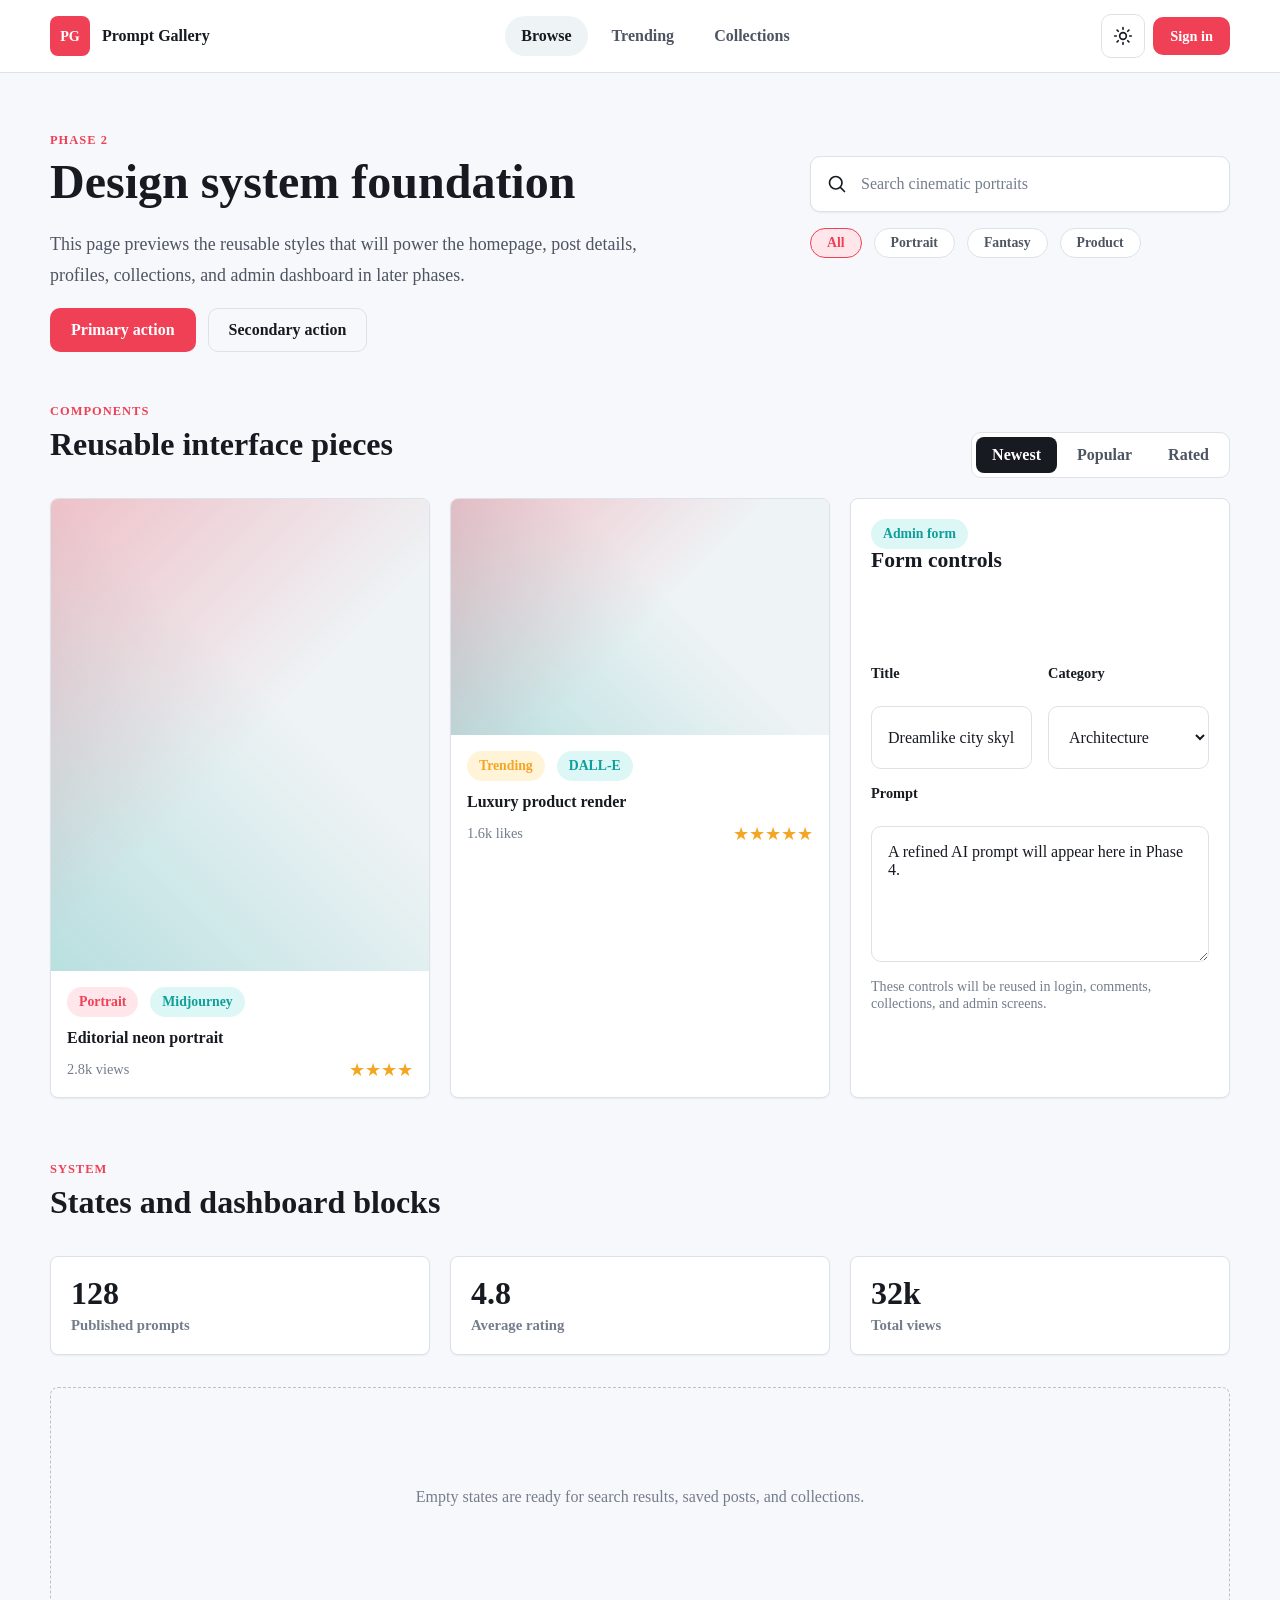
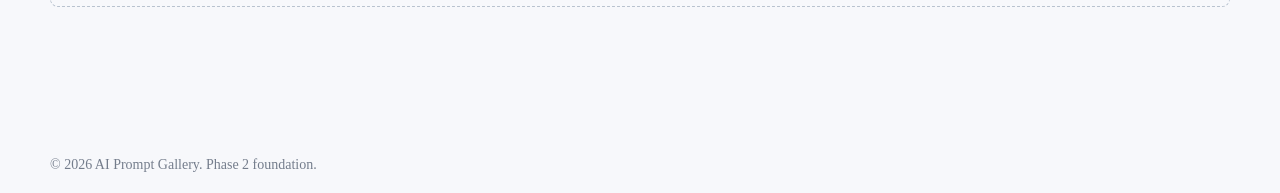
==== index.html @ a13d3b0d "Add design system foundation" ====
<!doctype html>
<html lang="en" data-theme="light">
  <head>
    <meta charset="UTF-8" />
    <meta name="viewport" content="width=device-width, initial-scale=1.0" />
    <meta
      name="description"
      content="AI Prompt Gallery design system preview for a Pinterest-style prompt discovery website."
    />
    <title>AI Prompt Gallery - Design System</title>
    <script src="./assets/js/theme.js"></script>
    <link rel="stylesheet" href="./assets/css/main.css" />
  </head>
  <body>
    <header class="app-header">
      <div class="container app-header__inner">
        <a class="brand" href="./index.html" aria-label="AI Prompt Gallery home">
          <span class="brand__mark">PG</span>
          <span class="brand__text">Prompt Gallery</span>
        </a>

        <nav class="site-nav" aria-label="Main navigation">
          <a class="site-nav__link is-active" href="./index.html">Browse</a>
          <a class="site-nav__link" href="./index.html">Trending</a>
          <a class="site-nav__link" href="./index.html">Collections</a>
        </nav>

        <div class="header-actions">
          <button class="icon-button" type="button" data-theme-toggle aria-label="Switch color theme">
            <svg class="icon theme-toggle__icon--sun" viewBox="0 0 24 24" aria-hidden="true">
              <path
                d="M12 4V2m0 20v-2m8-8h2M2 12h2m13.66-5.66 1.41-1.41M4.93 19.07l1.41-1.41m0-11.32L4.93 4.93m14.14 14.14-1.41-1.41M12 8a4 4 0 1 0 0 8 4 4 0 0 0 0-8Z"
                fill="none"
                stroke="currentColor"
                stroke-linecap="round"
                stroke-linejoin="round"
                stroke-width="2"
              />
            </svg>
            <svg class="icon theme-toggle__icon--moon" viewBox="0 0 24 24" aria-hidden="true">
              <path
                d="M20.5 15.5A8.5 8.5 0 0 1 8.5 3.5 7 7 0 1 0 20.5 15.5Z"
                fill="none"
                stroke="currentColor"
                stroke-linecap="round"
                stroke-linejoin="round"
                stroke-width="2"
              />
            </svg>
          </button>
          <button class="button button--primary button--sm" type="button">Sign in</button>
        </div>
      </div>
    </header>

    <main class="page-shell">
      <section class="container section--tight">
        <p class="eyebrow">Phase 2</p>
        <div class="split">
          <div>
            <h1 class="text-balance">Design system foundation</h1>
            <p class="lead">
              This page previews the reusable styles that will power the homepage,
              post details, profiles, collections, and admin dashboard in later phases.
            </p>
            <div class="cluster">
              <button class="button button--primary" type="button">Primary action</button>
              <button class="button button--ghost" type="button">Secondary action</button>
            </div>
          </div>

          <form class="stack" aria-label="Search preview">
            <label class="sr-only" for="preview-search">Search prompts</label>
            <div class="search-box">
              <svg class="icon" viewBox="0 0 24 24" aria-hidden="true">
                <path
                  d="m21 21-4.35-4.35M10.5 18a7.5 7.5 0 1 1 0-15 7.5 7.5 0 0 1 0 15Z"
                  fill="none"
                  stroke="currentColor"
                  stroke-linecap="round"
                  stroke-linejoin="round"
                  stroke-width="2"
                />
              </svg>
              <input id="preview-search" type="search" placeholder="Search cinematic portraits" />
            </div>
            <div class="cluster">
              <button class="chip is-active" type="button">All</button>
              <button class="chip" type="button">Portrait</button>
              <button class="chip" type="button">Fantasy</button>
              <button class="chip" type="button">Product</button>
            </div>
          </form>
        </div>
      </section>

      <section class="container section">
        <div class="section-header">
          <div class="section-header__copy">
            <p class="eyebrow">Components</p>
            <h2>Reusable interface pieces</h2>
          </div>
          <div class="tabs" aria-label="Content sort preview">
            <button class="tab is-active" type="button">Newest</button>
            <button class="tab" type="button">Popular</button>
            <button class="tab" type="button">Rated</button>
          </div>
        </div>

        <div class="auto-grid">
          <article class="prompt-card">
            <div class="prompt-card__media prompt-card__media--tall" aria-hidden="true"></div>
            <div class="prompt-card__body">
              <div class="cluster">
                <span class="badge">Portrait</span>
                <span class="badge badge--accent">Midjourney</span>
              </div>
              <h3 class="prompt-card__title">Editorial neon portrait</h3>
              <div class="prompt-card__meta">
                <span>2.8k views</span>
                <span class="rating-stars" aria-label="Rating 4 out of 5">&#9733;&#9733;&#9733;&#9733;</span>
              </div>
            </div>
          </article>

          <article class="prompt-card">
            <div class="prompt-card__media prompt-card__media--wide" aria-hidden="true"></div>
            <div class="prompt-card__body">
              <div class="cluster">
                <span class="badge badge--gold">Trending</span>
                <span class="badge badge--accent">DALL-E</span>
              </div>
              <h3 class="prompt-card__title">Luxury product render</h3>
              <div class="prompt-card__meta">
                <span>1.6k likes</span>
                <span class="rating-stars" aria-label="Rating 5 out of 5">&#9733;&#9733;&#9733;&#9733;&#9733;</span>
              </div>
            </div>
          </article>

          <article class="card stack">
            <div>
              <span class="badge badge--accent">Admin form</span>
              <h3>Form controls</h3>
            </div>
            <div class="form-grid">
              <label class="field">
                <span>Title</span>
                <input class="input" type="text" value="Dreamlike city skyline" />
              </label>
              <label class="field">
                <span>Category</span>
                <select class="select">
                  <option>Architecture</option>
                  <option>Portrait</option>
                  <option>Fantasy</option>
                </select>
              </label>
              <label class="field form-grid__full">
                <span>Prompt</span>
                <textarea class="textarea">A refined AI prompt will appear here in Phase 4.</textarea>
              </label>
            </div>
            <p class="helper-text">These controls will be reused in login, comments, collections, and admin screens.</p>
          </article>
        </div>
      </section>

      <section class="container section">
        <div class="section-header">
          <div class="section-header__copy">
            <p class="eyebrow">System</p>
            <h2>States and dashboard blocks</h2>
          </div>
        </div>

        <div class="grid grid--3">
          <article class="stat-card">
            <span class="stat-card__value">128</span>
            <span class="stat-card__label">Published prompts</span>
          </article>
          <article class="stat-card">
            <span class="stat-card__value">4.8</span>
            <span class="stat-card__label">Average rating</span>
          </article>
          <article class="stat-card">
            <span class="stat-card__value">32k</span>
            <span class="stat-card__label">Total views</span>
          </article>
        </div>

        <div class="section">
          <div class="empty-state">
            <p class="mb-0">Empty states are ready for search results, saved posts, and collections.</p>
          </div>
        </div>
      </section>
    </main>

    <footer class="container section--tight text-muted">
      <small>&copy; <span data-current-year></span> AI Prompt Gallery. Phase 2 foundation.</small>
    </footer>

    <script src="./assets/js/app.js"></script>
  </body>
</html>
---- assets/css/main.css ----
/* Main stylesheet.
   This file loads the design system in a simple, predictable order. */

@import url("./tokens.css");
@import url("./base.css");
@import url("./layout.css");
@import url("./components.css");
@import url("./utilities.css");
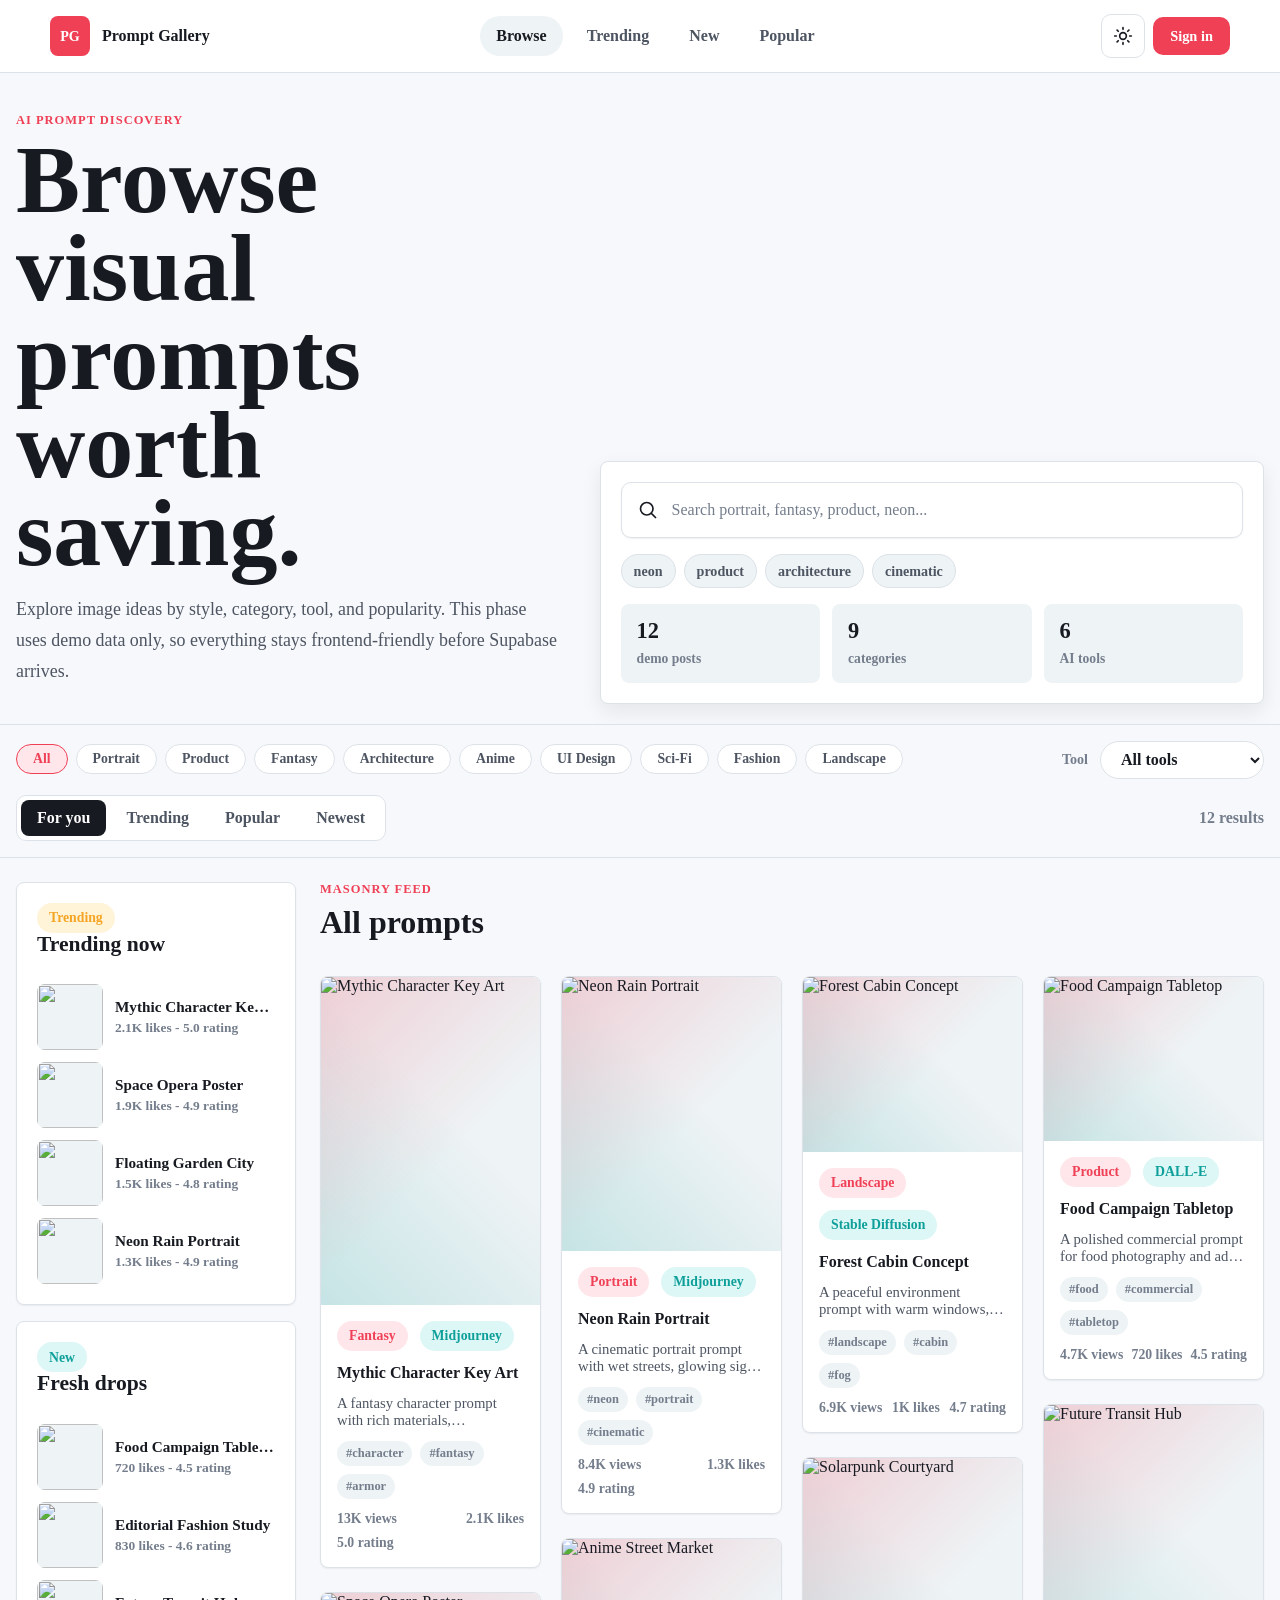
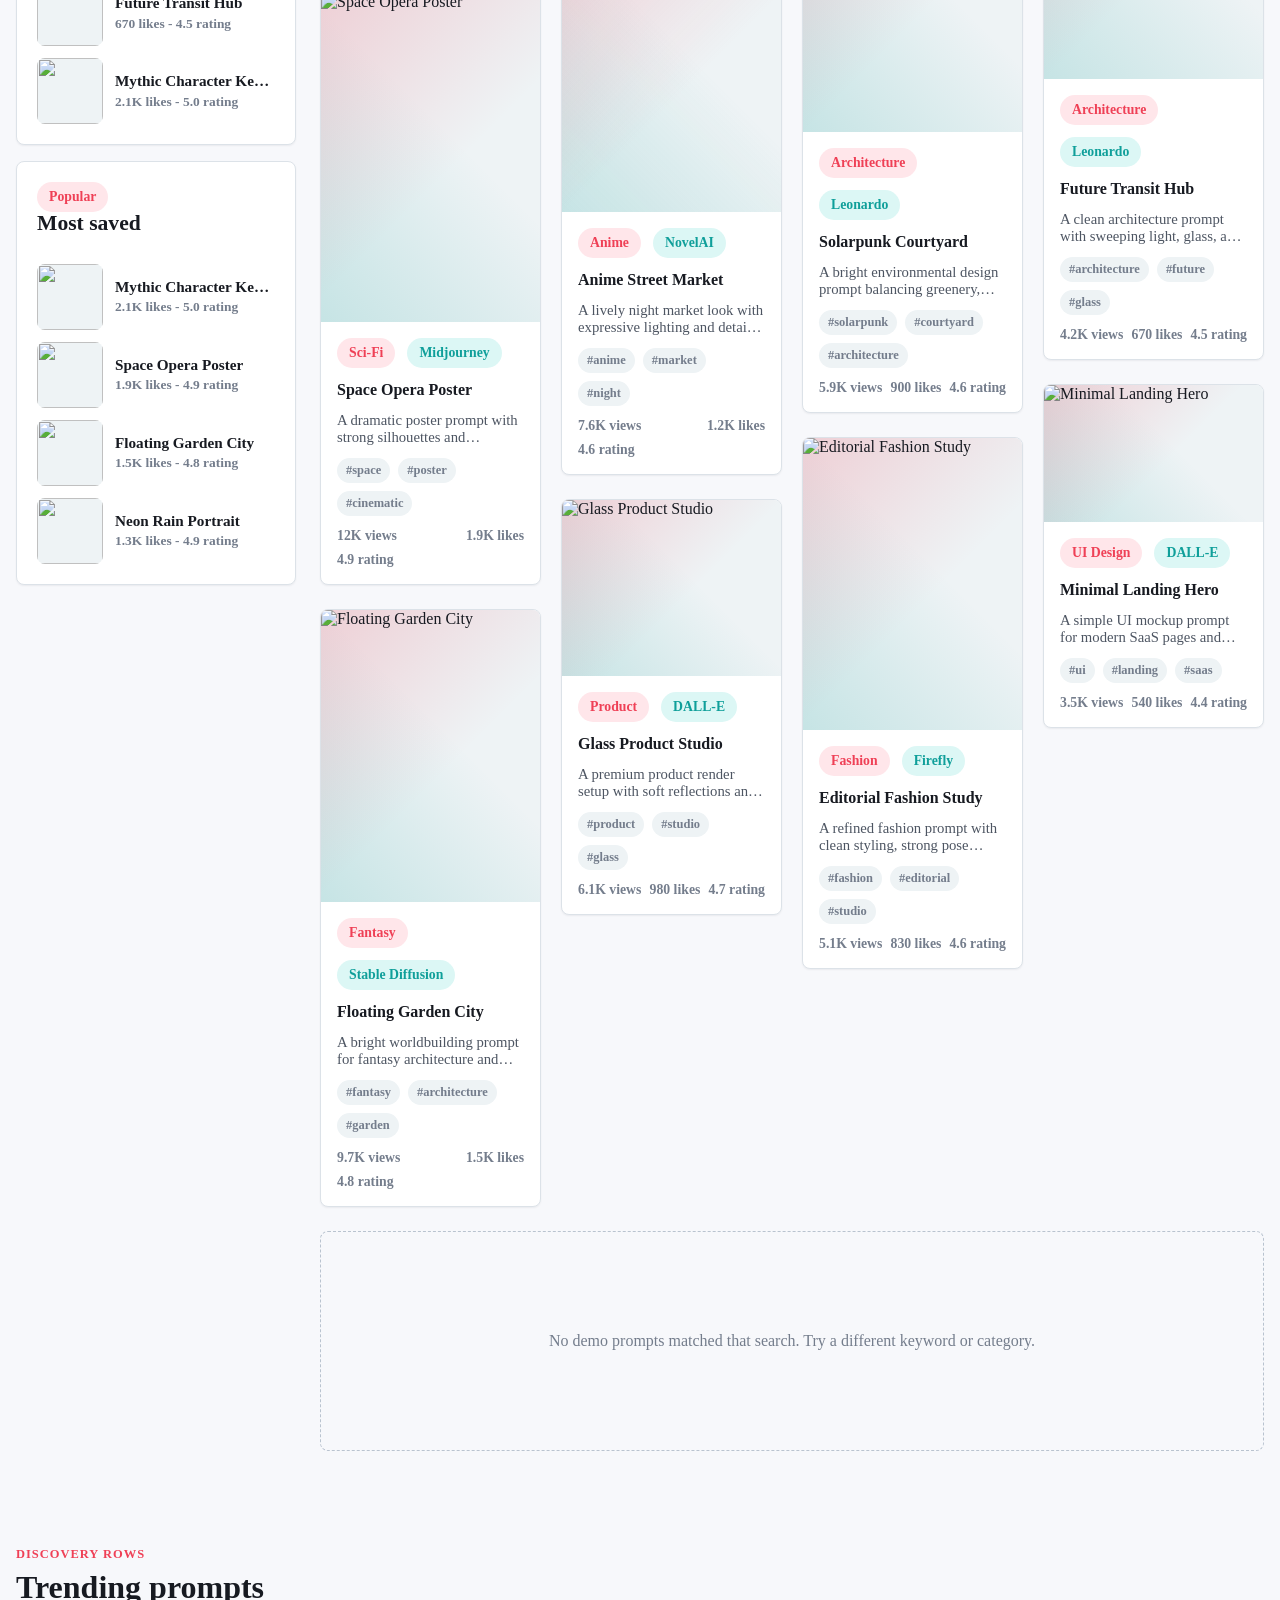
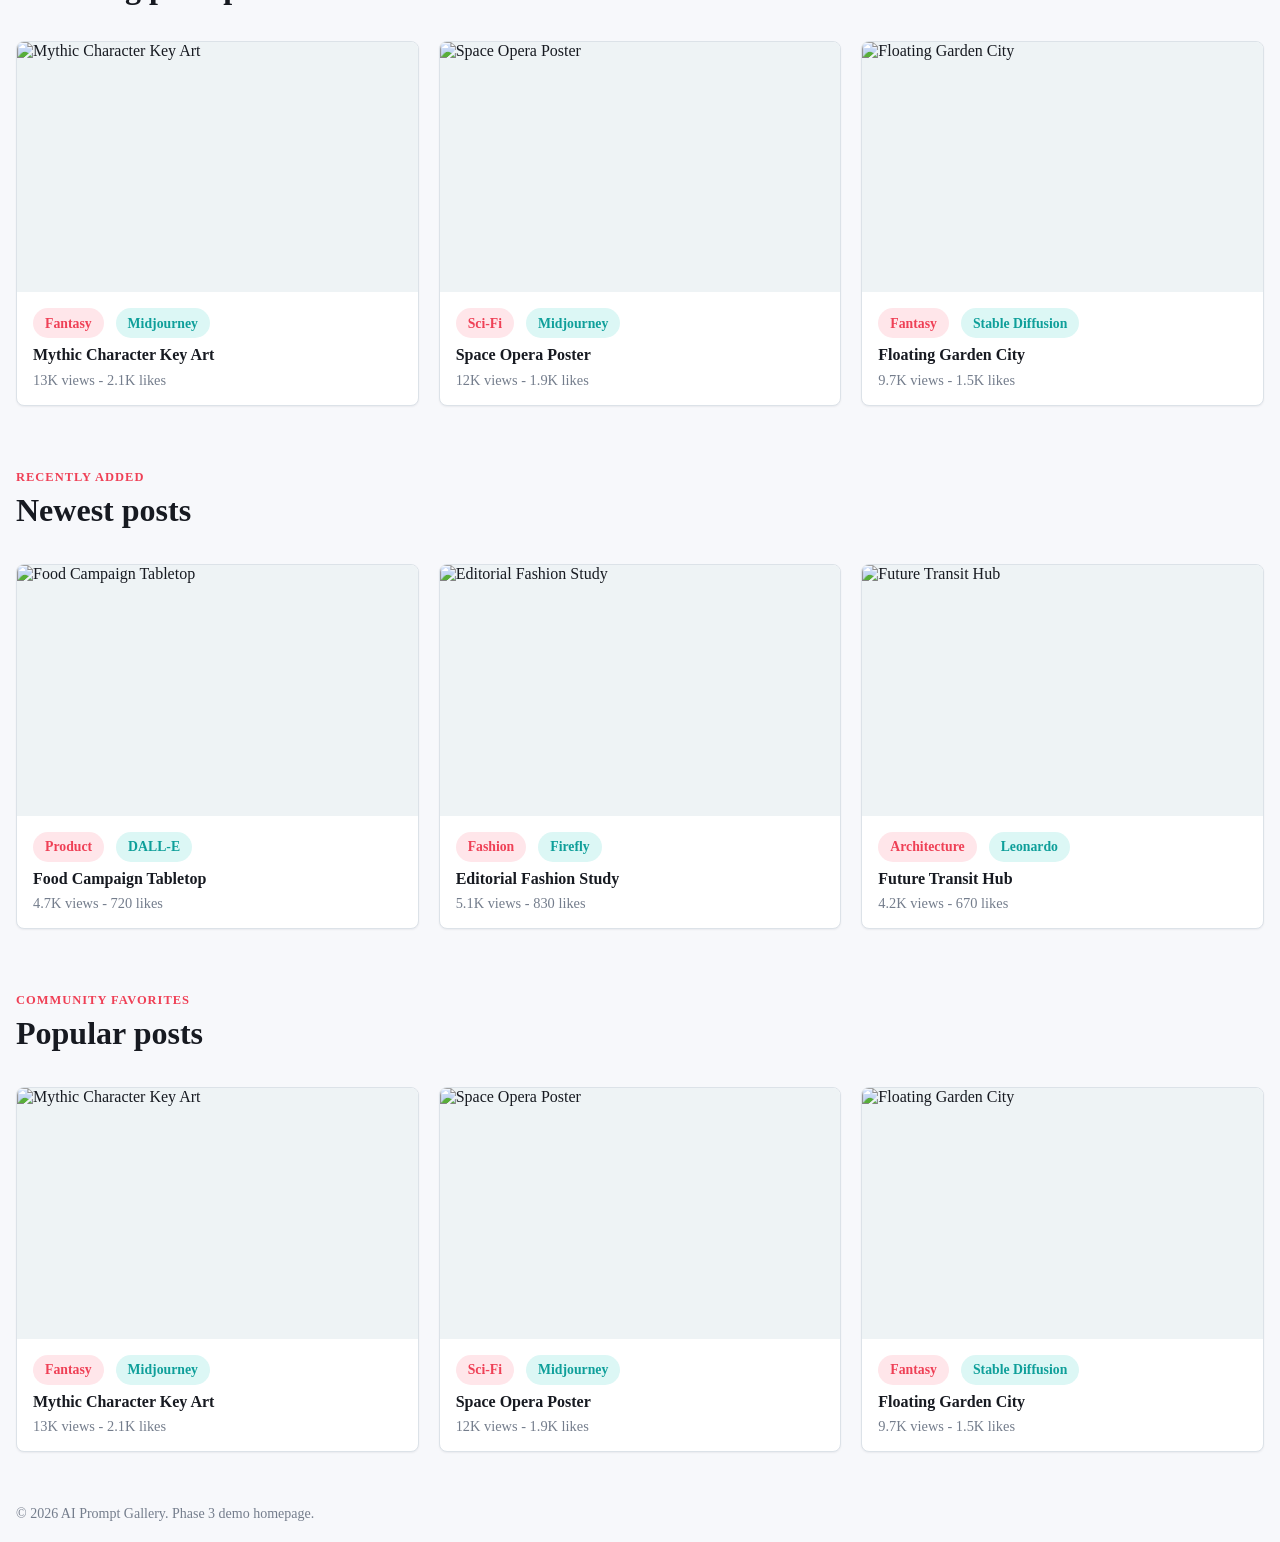
==== commit b1931f9e: "Build homepage masonry feed" ====
--- a/index.html
+++ b/index.html
@@ -5,9 +5,9 @@
     <meta name="viewport" content="width=device-width, initial-scale=1.0" />
     <meta
       name="description"
-      content="AI Prompt Gallery design system preview for a Pinterest-style prompt discovery website."
+      content="Browse a Pinterest-style gallery of AI image prompts with categories, filters, and discovery sections."
     />
-    <title>AI Prompt Gallery - Design System</title>
+    <title>AI Prompt Gallery - Discover AI Image Prompts</title>
     <script src="./assets/js/theme.js"></script>
     <link rel="stylesheet" href="./assets/css/main.css" />
   </head>
@@ -20,9 +20,10 @@
         </a>
 
         <nav class="site-nav" aria-label="Main navigation">
-          <a class="site-nav__link is-active" href="./index.html">Browse</a>
-          <a class="site-nav__link" href="./index.html">Trending</a>
-          <a class="site-nav__link" href="./index.html">Collections</a>
+          <a class="site-nav__link is-active" href="#feed">Browse</a>
+          <a class="site-nav__link" href="#trending">Trending</a>
+          <a class="site-nav__link" href="#new">New</a>
+          <a class="site-nav__link" href="#popular">Popular</a>
         </nav>
 
         <div class="header-actions">
@@ -53,154 +54,196 @@
       </div>
     </header>
 
-    <main class="page-shell">
-      <section class="container section--tight">
-        <p class="eyebrow">Phase 2</p>
-        <div class="split">
-          <div>
-            <h1 class="text-balance">Design system foundation</h1>
+    <main>
+      <section class="home-hero container--wide">
+        <div class="home-hero__grid">
+          <div class="home-hero__copy">
+            <p class="eyebrow">AI prompt discovery</p>
+            <h1 class="text-balance">Browse visual prompts worth saving.</h1>
             <p class="lead">
-              This page previews the reusable styles that will power the homepage,
-              post details, profiles, collections, and admin dashboard in later phases.
+              Explore image ideas by style, category, tool, and popularity. This phase uses demo data only,
+              so everything stays frontend-friendly before Supabase arrives.
             </p>
-            <div class="cluster">
-              <button class="button button--primary" type="button">Primary action</button>
-              <button class="button button--ghost" type="button">Secondary action</button>
-            </div>
-          </div>
-
-          <form class="stack" aria-label="Search preview">
-            <label class="sr-only" for="preview-search">Search prompts</label>
-            <div class="search-box">
-              <svg class="icon" viewBox="0 0 24 24" aria-hidden="true">
-                <path
-                  d="m21 21-4.35-4.35M10.5 18a7.5 7.5 0 1 1 0-15 7.5 7.5 0 0 1 0 15Z"
-                  fill="none"
-                  stroke="currentColor"
-                  stroke-linecap="round"
-                  stroke-linejoin="round"
-                  stroke-width="2"
+          </div>
+
+          <div class="home-hero__panel">
+            <form class="discover-search" role="search" aria-label="Search demo prompts" data-search-form>
+              <label class="sr-only" for="search-prompts">Search prompts</label>
+              <div class="search-box">
+                <svg class="icon" viewBox="0 0 24 24" aria-hidden="true">
+                  <path
+                    d="m21 21-4.35-4.35M10.5 18a7.5 7.5 0 1 1 0-15 7.5 7.5 0 0 1 0 15Z"
+                    fill="none"
+                    stroke="currentColor"
+                    stroke-linecap="round"
+                    stroke-linejoin="round"
+                    stroke-width="2"
+                  />
+                </svg>
+                <input
+                  id="search-prompts"
+                  type="search"
+                  placeholder="Search portrait, fantasy, product, neon..."
+                  autocomplete="off"
+                  data-search-input
                 />
-              </svg>
-              <input id="preview-search" type="search" placeholder="Search cinematic portraits" />
-            </div>
-            <div class="cluster">
-              <button class="chip is-active" type="button">All</button>
-              <button class="chip" type="button">Portrait</button>
-              <button class="chip" type="button">Fantasy</button>
-              <button class="chip" type="button">Product</button>
-            </div>
-          </form>
-        </div>
-      </section>
-
-      <section class="container section">
+              </div>
+            </form>
+
+            <div class="search-suggestions" aria-label="Recommended searches">
+              <button class="suggestion-button" type="button" data-suggestion="neon">neon</button>
+              <button class="suggestion-button" type="button" data-suggestion="product">product</button>
+              <button class="suggestion-button" type="button" data-suggestion="architecture">architecture</button>
+              <button class="suggestion-button" type="button" data-suggestion="cinematic">cinematic</button>
+            </div>
+
+            <div class="hero-stats" aria-label="Demo gallery statistics">
+              <div class="hero-stat">
+                <strong data-total-posts>12</strong>
+                <span>demo posts</span>
+              </div>
+              <div class="hero-stat">
+                <strong data-category-count>9</strong>
+                <span>categories</span>
+              </div>
+              <div class="hero-stat">
+                <strong data-tool-count>6</strong>
+                <span>AI tools</span>
+              </div>
+            </div>
+          </div>
+        </div>
+      </section>
+
+      <section class="filter-shell" aria-label="Prompt filters">
+        <div class="container--wide filter-shell__inner">
+          <div class="filter-row">
+            <div class="filter-group filter-group--scroll" data-category-filters aria-label="Category filters"></div>
+
+            <div class="filter-tools">
+              <label for="tool-filter">Tool</label>
+              <select id="tool-filter" class="filter-select" data-tool-filter></select>
+            </div>
+          </div>
+
+          <div class="filter-row">
+            <div class="tabs" data-sort-tabs aria-label="Sort demo posts">
+              <button class="tab is-active" type="button" data-sort="for-you">For you</button>
+              <button class="tab" type="button" data-sort="trending">Trending</button>
+              <button class="tab" type="button" data-sort="popular">Popular</button>
+              <button class="tab" type="button" data-sort="newest">Newest</button>
+            </div>
+            <p class="feed-count mb-0" data-result-count>Loading results</p>
+          </div>
+        </div>
+      </section>
+
+      <section class="container--wide feed-layout" id="feed">
+        <aside class="feed-sidebar" aria-label="Discovery highlights">
+          <article class="card stack">
+            <div>
+              <span class="badge badge--gold">Trending</span>
+              <h3>Trending now</h3>
+            </div>
+            <div class="mini-list" data-trending-list></div>
+          </article>
+
+          <article class="card stack">
+            <div>
+              <span class="badge badge--accent">New</span>
+              <h3>Fresh drops</h3>
+            </div>
+            <div class="mini-list" data-new-list></div>
+          </article>
+
+          <article class="card stack">
+            <div>
+              <span class="badge">Popular</span>
+              <h3>Most saved</h3>
+            </div>
+            <div class="mini-list" data-popular-list></div>
+          </article>
+        </aside>
+
+        <div class="feed-main">
+          <div class="section-header">
+            <div class="section-header__copy">
+              <p class="eyebrow">Masonry feed</p>
+              <h2 data-active-label>All prompts</h2>
+            </div>
+          </div>
+
+          <div class="feed-skeleton" data-loading aria-label="Loading demo posts"></div>
+          <div class="masonry-feed" data-feed hidden></div>
+          <div class="empty-state" data-empty hidden>
+            <p class="mb-0">No demo prompts matched that search. Try a different keyword or category.</p>
+          </div>
+        </div>
+      </section>
+
+      <section class="container--wide section" id="trending">
         <div class="section-header">
           <div class="section-header__copy">
-            <p class="eyebrow">Components</p>
-            <h2>Reusable interface pieces</h2>
-          </div>
-          <div class="tabs" aria-label="Content sort preview">
-            <button class="tab is-active" type="button">Newest</button>
-            <button class="tab" type="button">Popular</button>
-            <button class="tab" type="button">Rated</button>
-          </div>
-        </div>
-
-        <div class="auto-grid">
-          <article class="prompt-card">
-            <div class="prompt-card__media prompt-card__media--tall" aria-hidden="true"></div>
-            <div class="prompt-card__body">
-              <div class="cluster">
-                <span class="badge">Portrait</span>
-                <span class="badge badge--accent">Midjourney</span>
-              </div>
-              <h3 class="prompt-card__title">Editorial neon portrait</h3>
-              <div class="prompt-card__meta">
-                <span>2.8k views</span>
-                <span class="rating-stars" aria-label="Rating 4 out of 5">&#9733;&#9733;&#9733;&#9733;</span>
-              </div>
-            </div>
-          </article>
-
-          <article class="prompt-card">
-            <div class="prompt-card__media prompt-card__media--wide" aria-hidden="true"></div>
-            <div class="prompt-card__body">
-              <div class="cluster">
-                <span class="badge badge--gold">Trending</span>
-                <span class="badge badge--accent">DALL-E</span>
-              </div>
-              <h3 class="prompt-card__title">Luxury product render</h3>
-              <div class="prompt-card__meta">
-                <span>1.6k likes</span>
-                <span class="rating-stars" aria-label="Rating 5 out of 5">&#9733;&#9733;&#9733;&#9733;&#9733;</span>
-              </div>
-            </div>
-          </article>
-
-          <article class="card stack">
-            <div>
-              <span class="badge badge--accent">Admin form</span>
-              <h3>Form controls</h3>
-            </div>
-            <div class="form-grid">
-              <label class="field">
-                <span>Title</span>
-                <input class="input" type="text" value="Dreamlike city skyline" />
-              </label>
-              <label class="field">
-                <span>Category</span>
-                <select class="select">
-                  <option>Architecture</option>
-                  <option>Portrait</option>
-                  <option>Fantasy</option>
-                </select>
-              </label>
-              <label class="field form-grid__full">
-                <span>Prompt</span>
-                <textarea class="textarea">A refined AI prompt will appear here in Phase 4.</textarea>
-              </label>
-            </div>
-            <p class="helper-text">These controls will be reused in login, comments, collections, and admin screens.</p>
-          </article>
-        </div>
-      </section>
-
-      <section class="container section">
+            <p class="eyebrow">Discovery rows</p>
+            <h2>Trending prompts</h2>
+          </div>
+        </div>
+        <div class="rail-grid" data-trending-rail></div>
+      </section>
+
+      <section class="container--wide section" id="new">
         <div class="section-header">
           <div class="section-header__copy">
-            <p class="eyebrow">System</p>
-            <h2>States and dashboard blocks</h2>
-          </div>
-        </div>
-
-        <div class="grid grid--3">
-          <article class="stat-card">
-            <span class="stat-card__value">128</span>
-            <span class="stat-card__label">Published prompts</span>
-          </article>
-          <article class="stat-card">
-            <span class="stat-card__value">4.8</span>
-            <span class="stat-card__label">Average rating</span>
-          </article>
-          <article class="stat-card">
-            <span class="stat-card__value">32k</span>
-            <span class="stat-card__label">Total views</span>
-          </article>
-        </div>
-
-        <div class="section">
-          <div class="empty-state">
-            <p class="mb-0">Empty states are ready for search results, saved posts, and collections.</p>
-          </div>
-        </div>
+            <p class="eyebrow">Recently added</p>
+            <h2>Newest posts</h2>
+          </div>
+        </div>
+        <div class="rail-grid" data-new-rail></div>
+      </section>
+
+      <section class="container--wide section" id="popular">
+        <div class="section-header">
+          <div class="section-header__copy">
+            <p class="eyebrow">Community favorites</p>
+            <h2>Popular posts</h2>
+          </div>
+        </div>
+        <div class="rail-grid" data-popular-rail></div>
       </section>
     </main>
 
-    <footer class="container section--tight text-muted">
-      <small>&copy; <span data-current-year></span> AI Prompt Gallery. Phase 2 foundation.</small>
+    <nav class="mobile-nav" aria-label="Mobile navigation">
+      <a class="is-active" href="#feed">
+        <svg class="icon" viewBox="0 0 24 24" aria-hidden="true">
+          <path d="M3 10.5 12 3l9 7.5V21a1 1 0 0 1-1 1h-5v-7H9v7H4a1 1 0 0 1-1-1V10.5Z" fill="none" stroke="currentColor" stroke-linejoin="round" stroke-width="2" />
+        </svg>
+        Home
+      </a>
+      <button type="button" data-focus-search>
+        <svg class="icon" viewBox="0 0 24 24" aria-hidden="true">
+          <path d="m21 21-4.35-4.35M10.5 18a7.5 7.5 0 1 1 0-15 7.5 7.5 0 0 1 0 15Z" fill="none" stroke="currentColor" stroke-linecap="round" stroke-width="2" />
+        </svg>
+        Search
+      </button>
+      <a href="#trending">
+        <svg class="icon" viewBox="0 0 24 24" aria-hidden="true">
+          <path d="m13 2-2 8h7l-9 12 2-8H4l9-12Z" fill="none" stroke="currentColor" stroke-linejoin="round" stroke-width="2" />
+        </svg>
+        Trending
+      </a>
+      <a href="#popular">
+        <svg class="icon" viewBox="0 0 24 24" aria-hidden="true">
+          <path d="M19 21 12 17 5 21V5a2 2 0 0 1 2-2h10a2 2 0 0 1 2 2v16Z" fill="none" stroke="currentColor" stroke-linejoin="round" stroke-width="2" />
+        </svg>
+        Saved
+      </a>
+    </nav>
+
+    <footer class="container--wide section--tight text-muted">
+      <small>&copy; <span data-current-year></span> AI Prompt Gallery. Phase 3 demo homepage.</small>
     </footer>
 
     <script src="./assets/js/app.js"></script>
+    <script src="./assets/js/home.js"></script>
   </body>
 </html>
--- a/assets/css/main.css
+++ b/assets/css/main.css
@@ -5,4 +5,5 @@
 @import url("./base.css");
 @import url("./layout.css");
 @import url("./components.css");
+@import url("./home.css");
 @import url("./utilities.css");
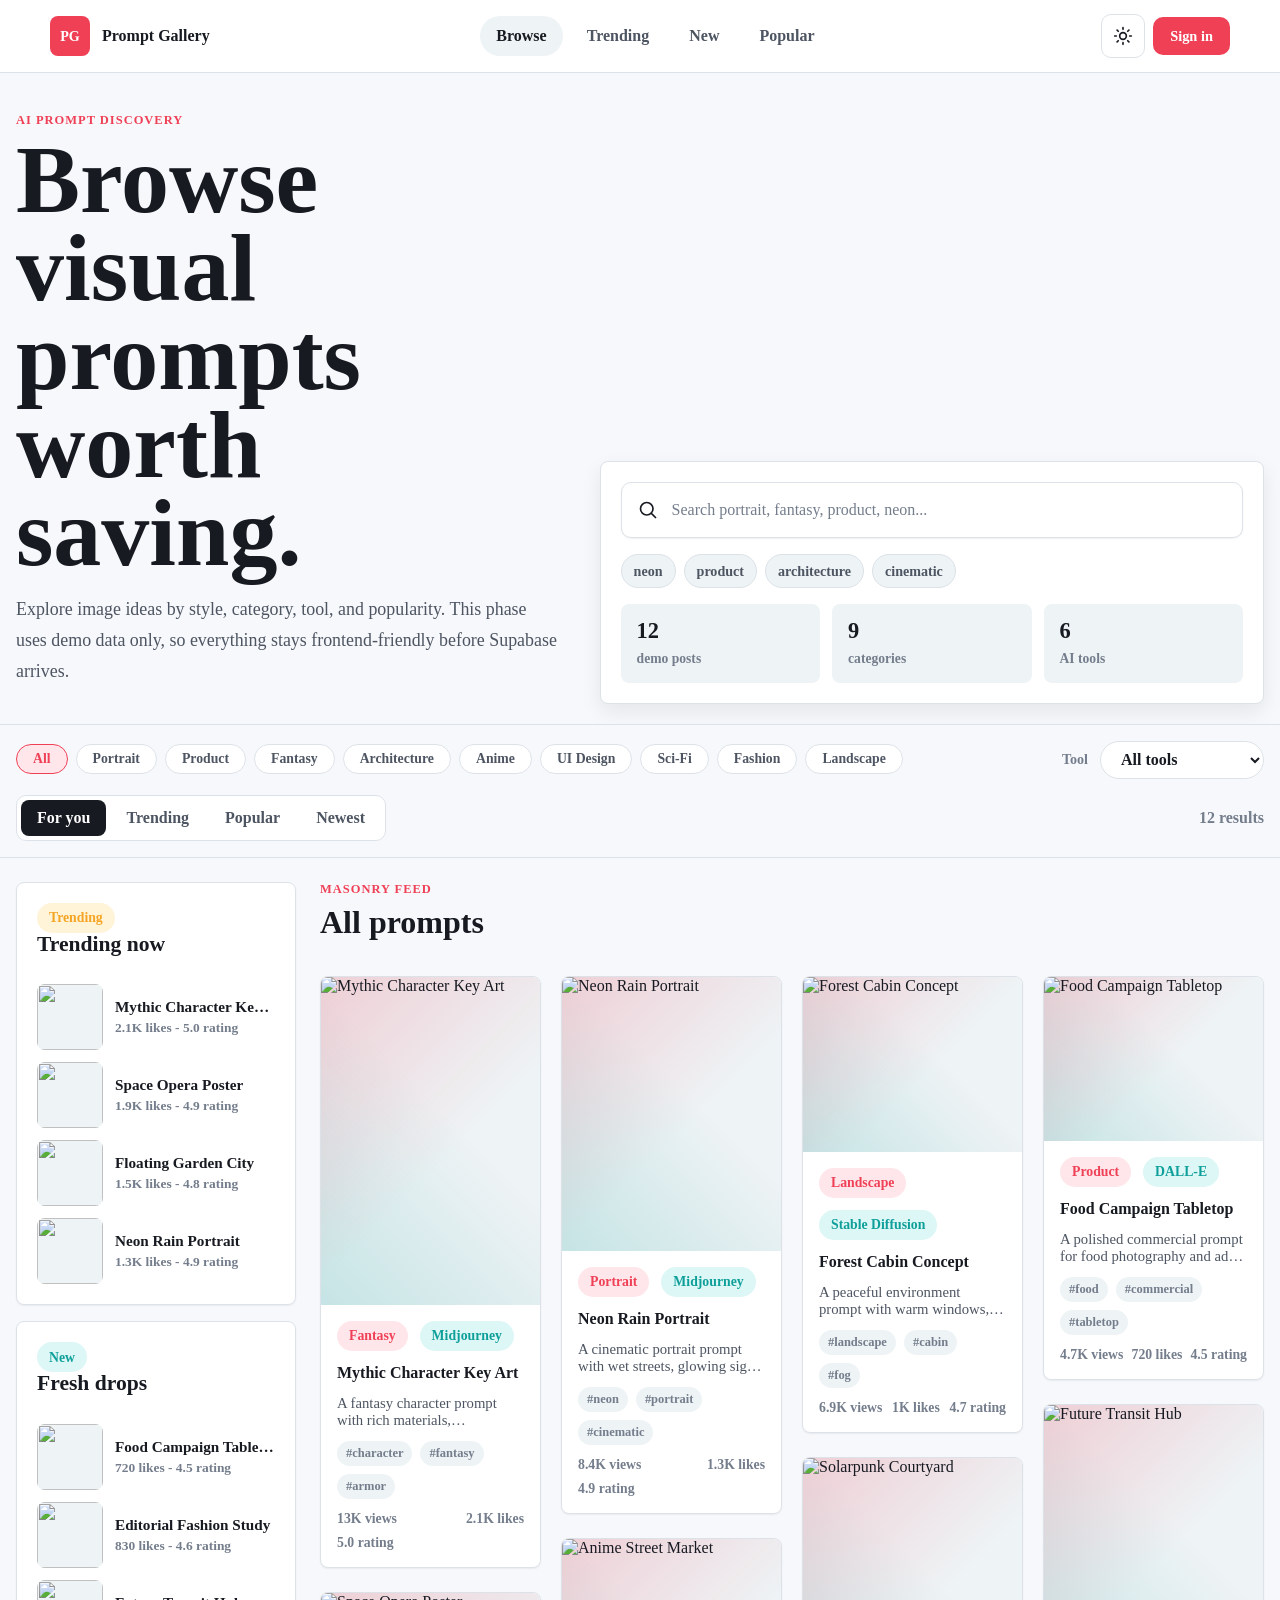
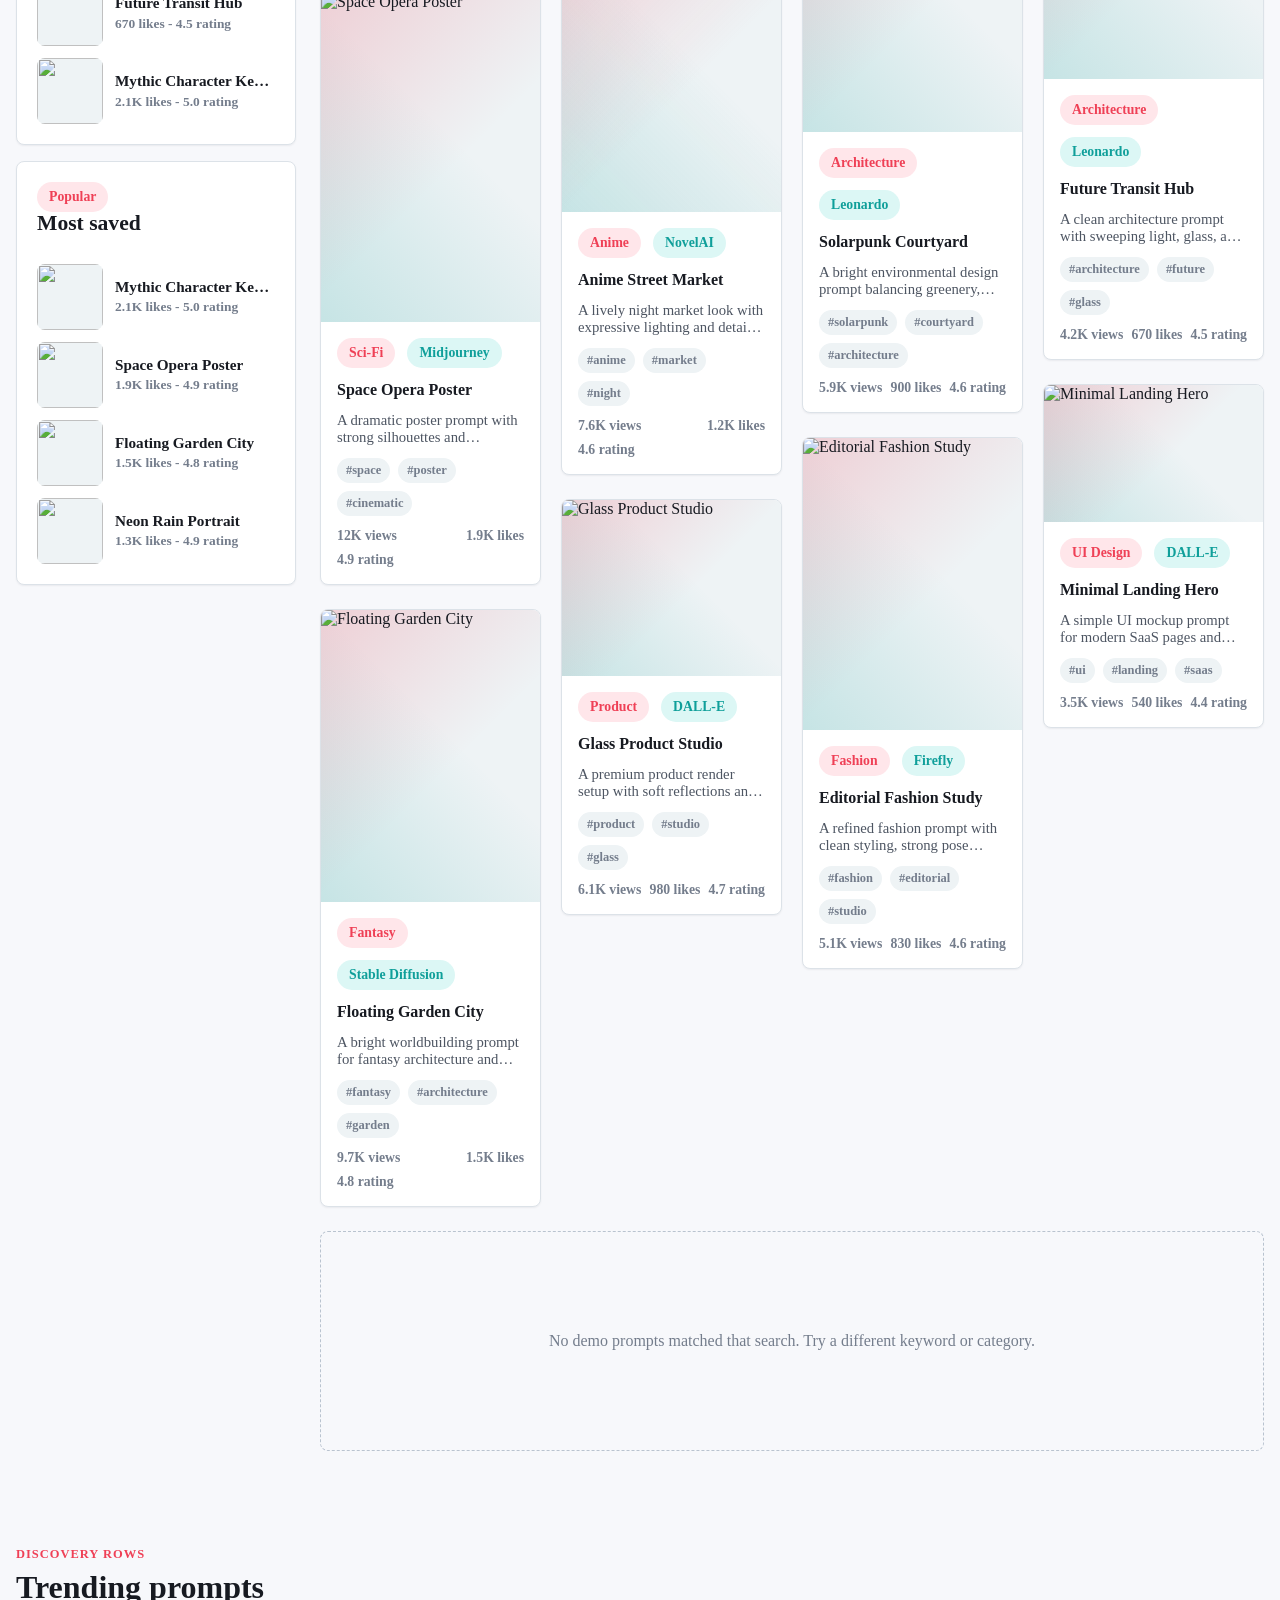
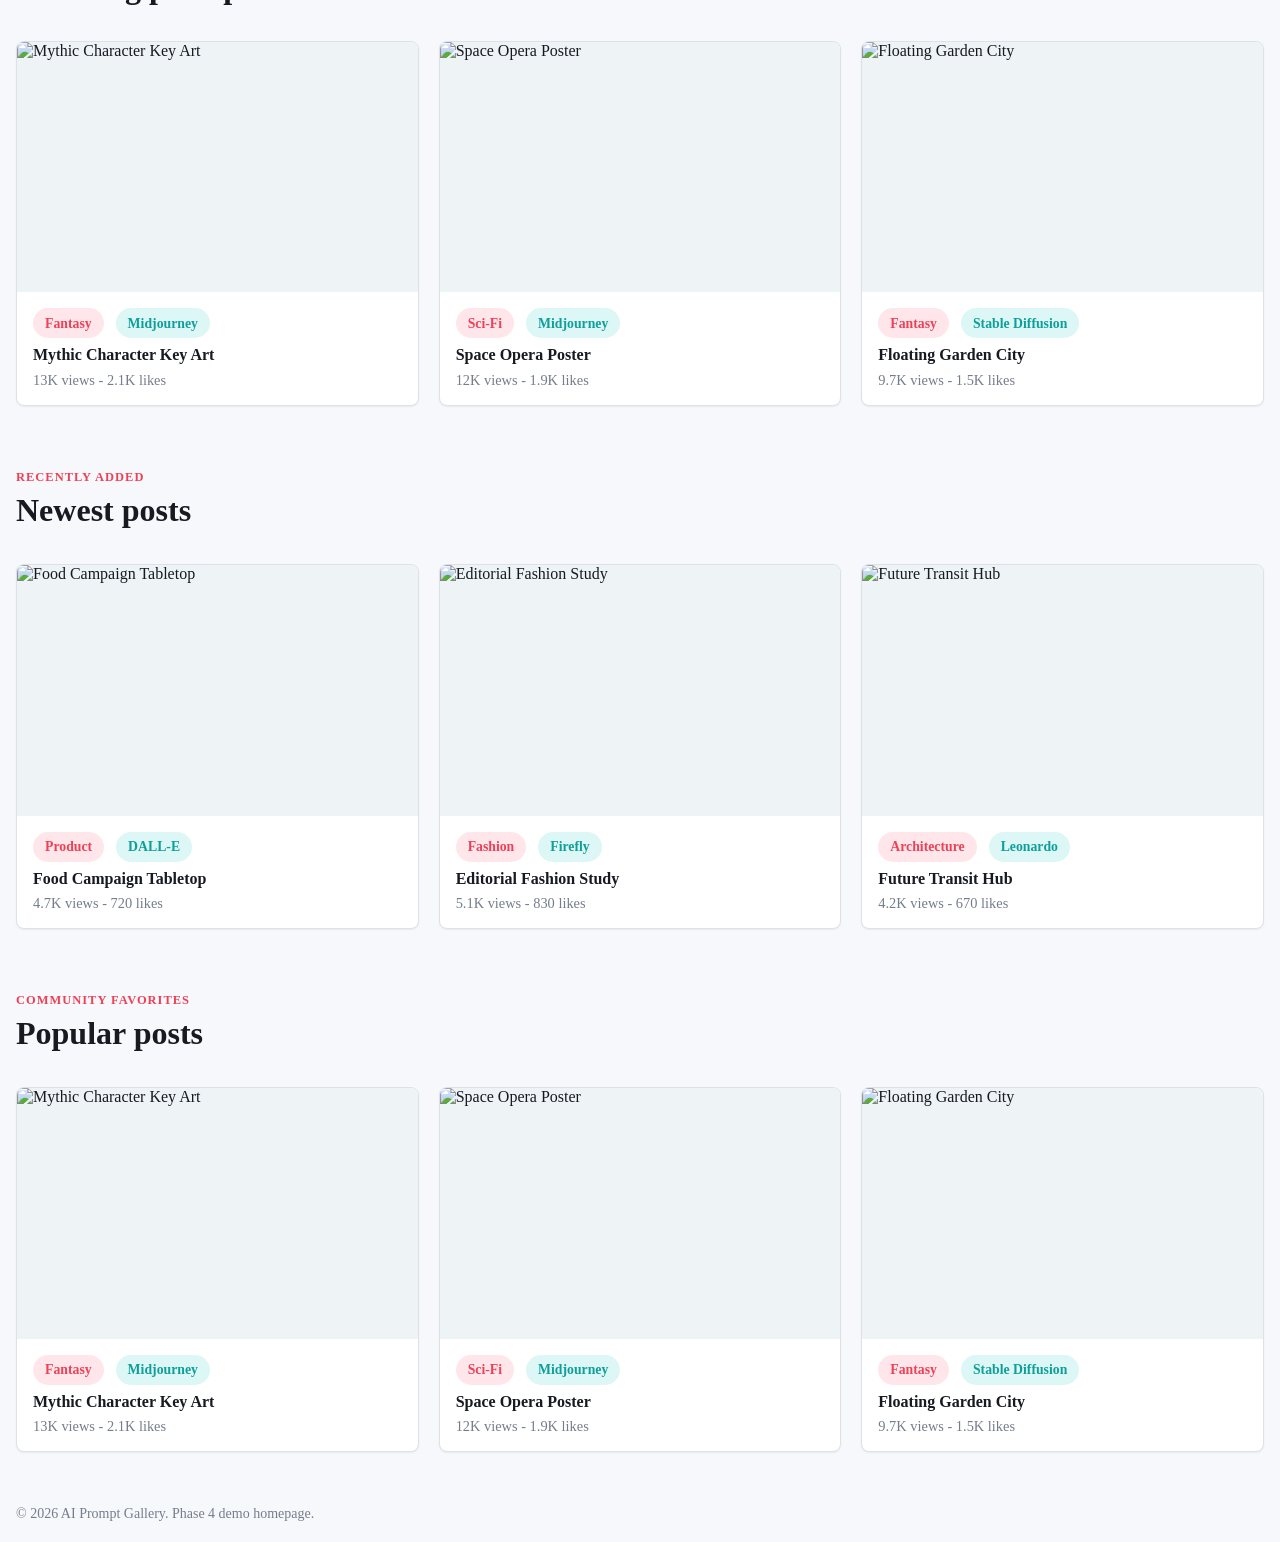
==== commit 255589af: "Add post details page" ====
--- a/index.html
+++ b/index.html
@@ -240,10 +240,11 @@
     </nav>
 
     <footer class="container--wide section--tight text-muted">
-      <small>&copy; <span data-current-year></span> AI Prompt Gallery. Phase 3 demo homepage.</small>
+      <small>&copy; <span data-current-year></span> AI Prompt Gallery. Phase 4 demo homepage.</small>
     </footer>
 
     <script src="./assets/js/app.js"></script>
+    <script src="./assets/js/demo-data.js"></script>
     <script src="./assets/js/home.js"></script>
   </body>
 </html>
--- a/assets/css/main.css
+++ b/assets/css/main.css
@@ -6,4 +6,5 @@
 @import url("./layout.css");
 @import url("./components.css");
 @import url("./home.css");
+@import url("./post.css");
 @import url("./utilities.css");
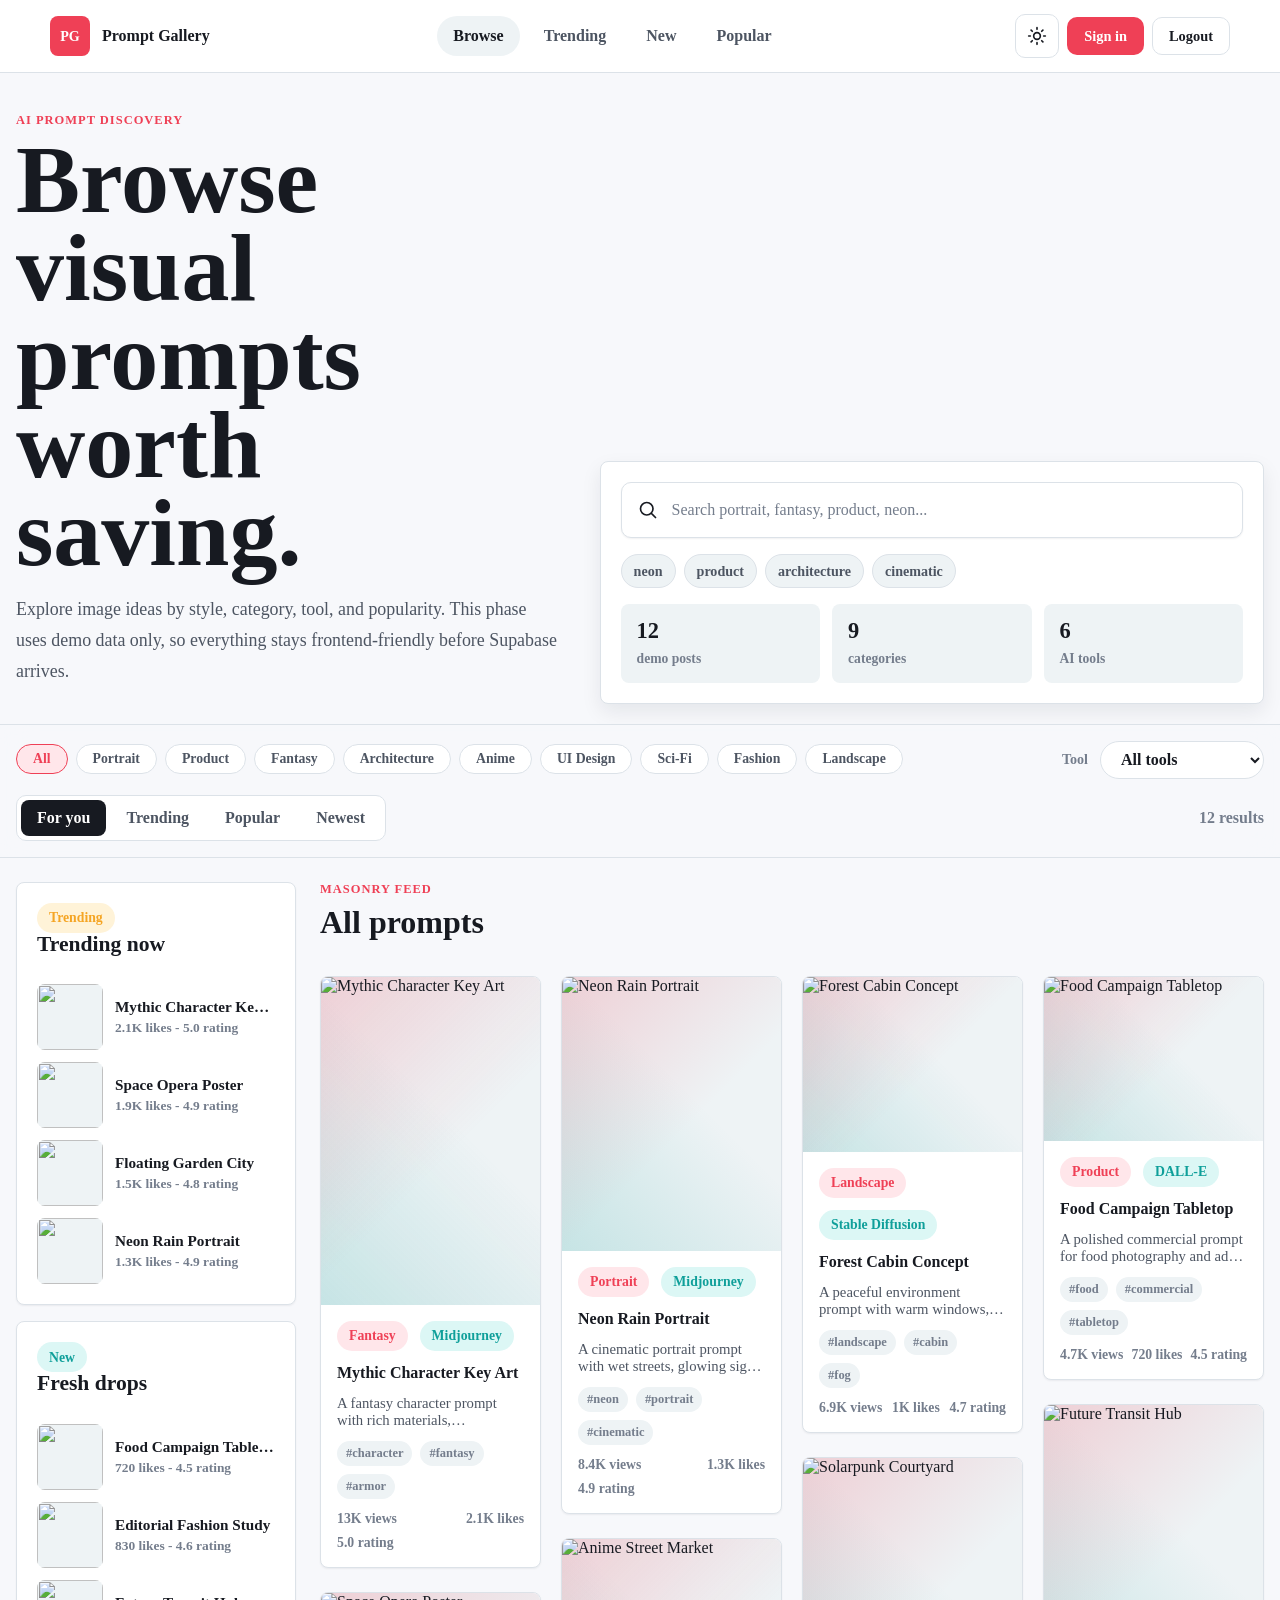
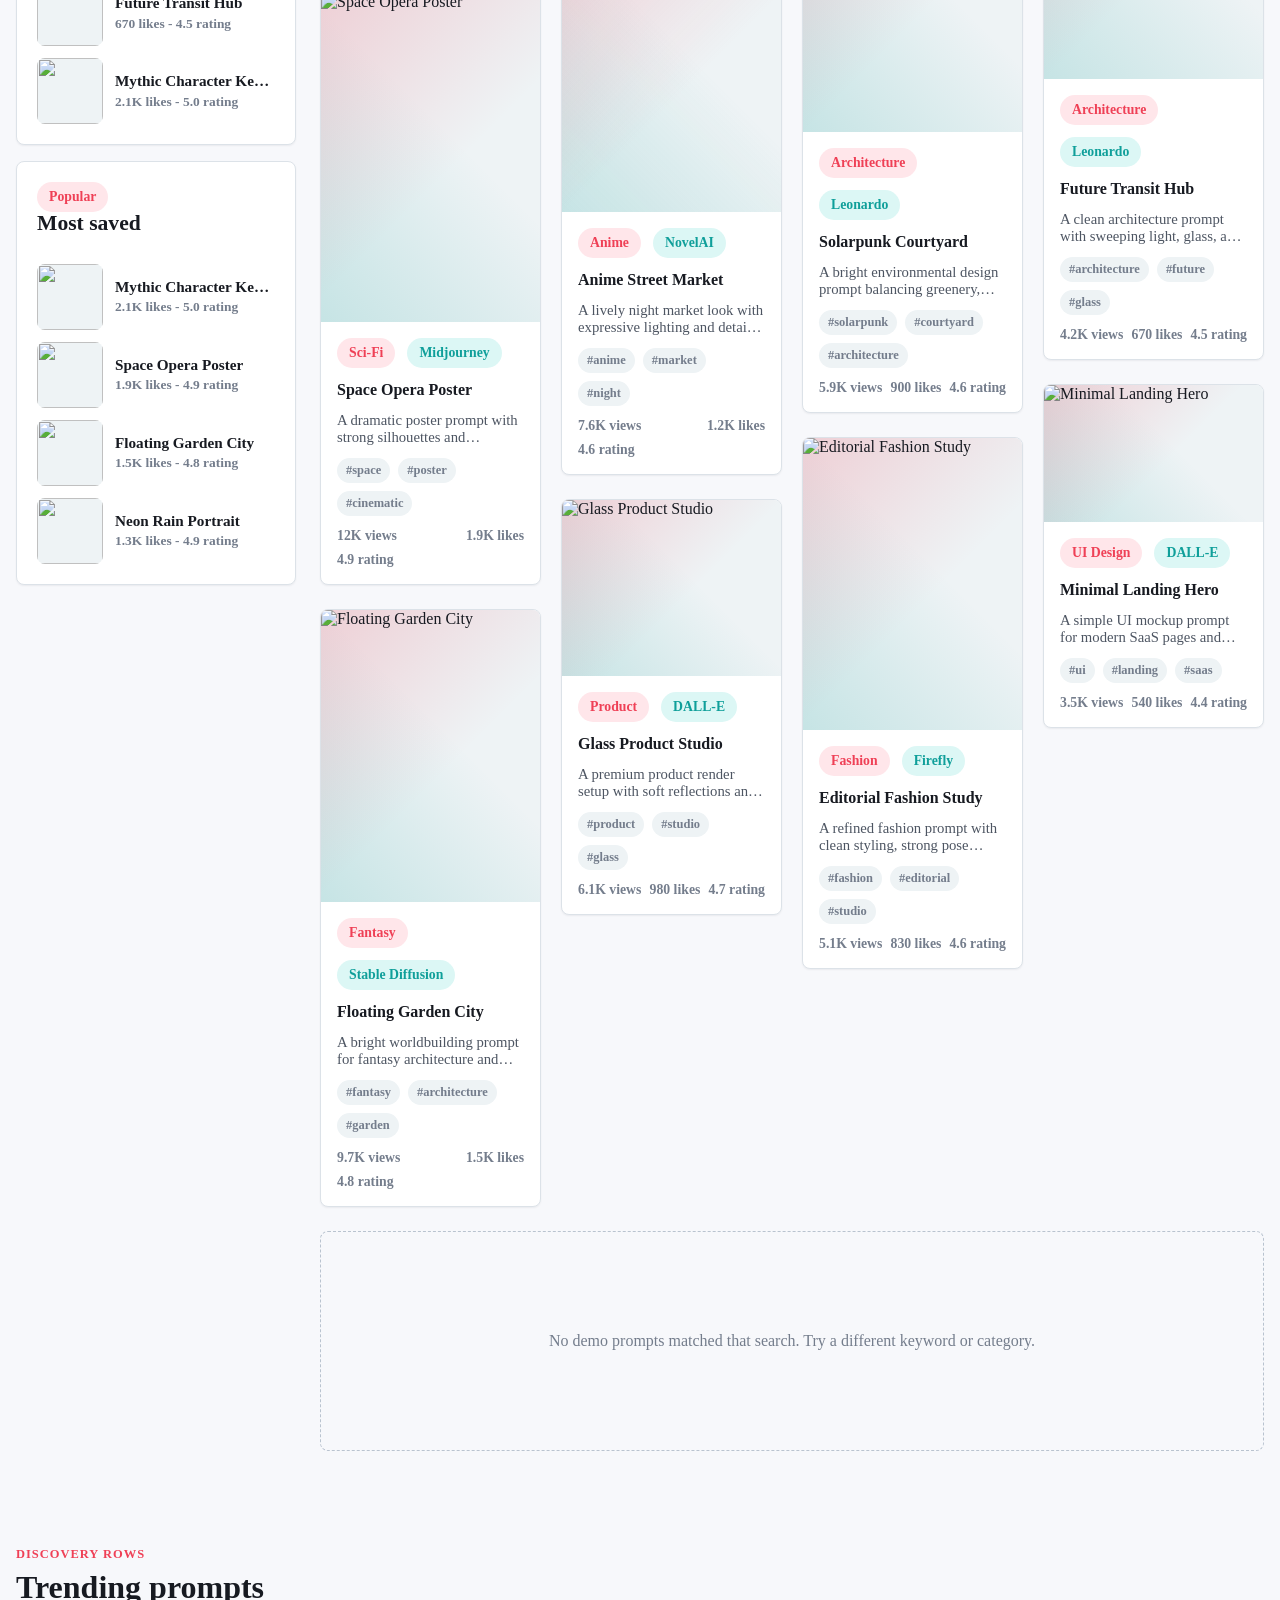
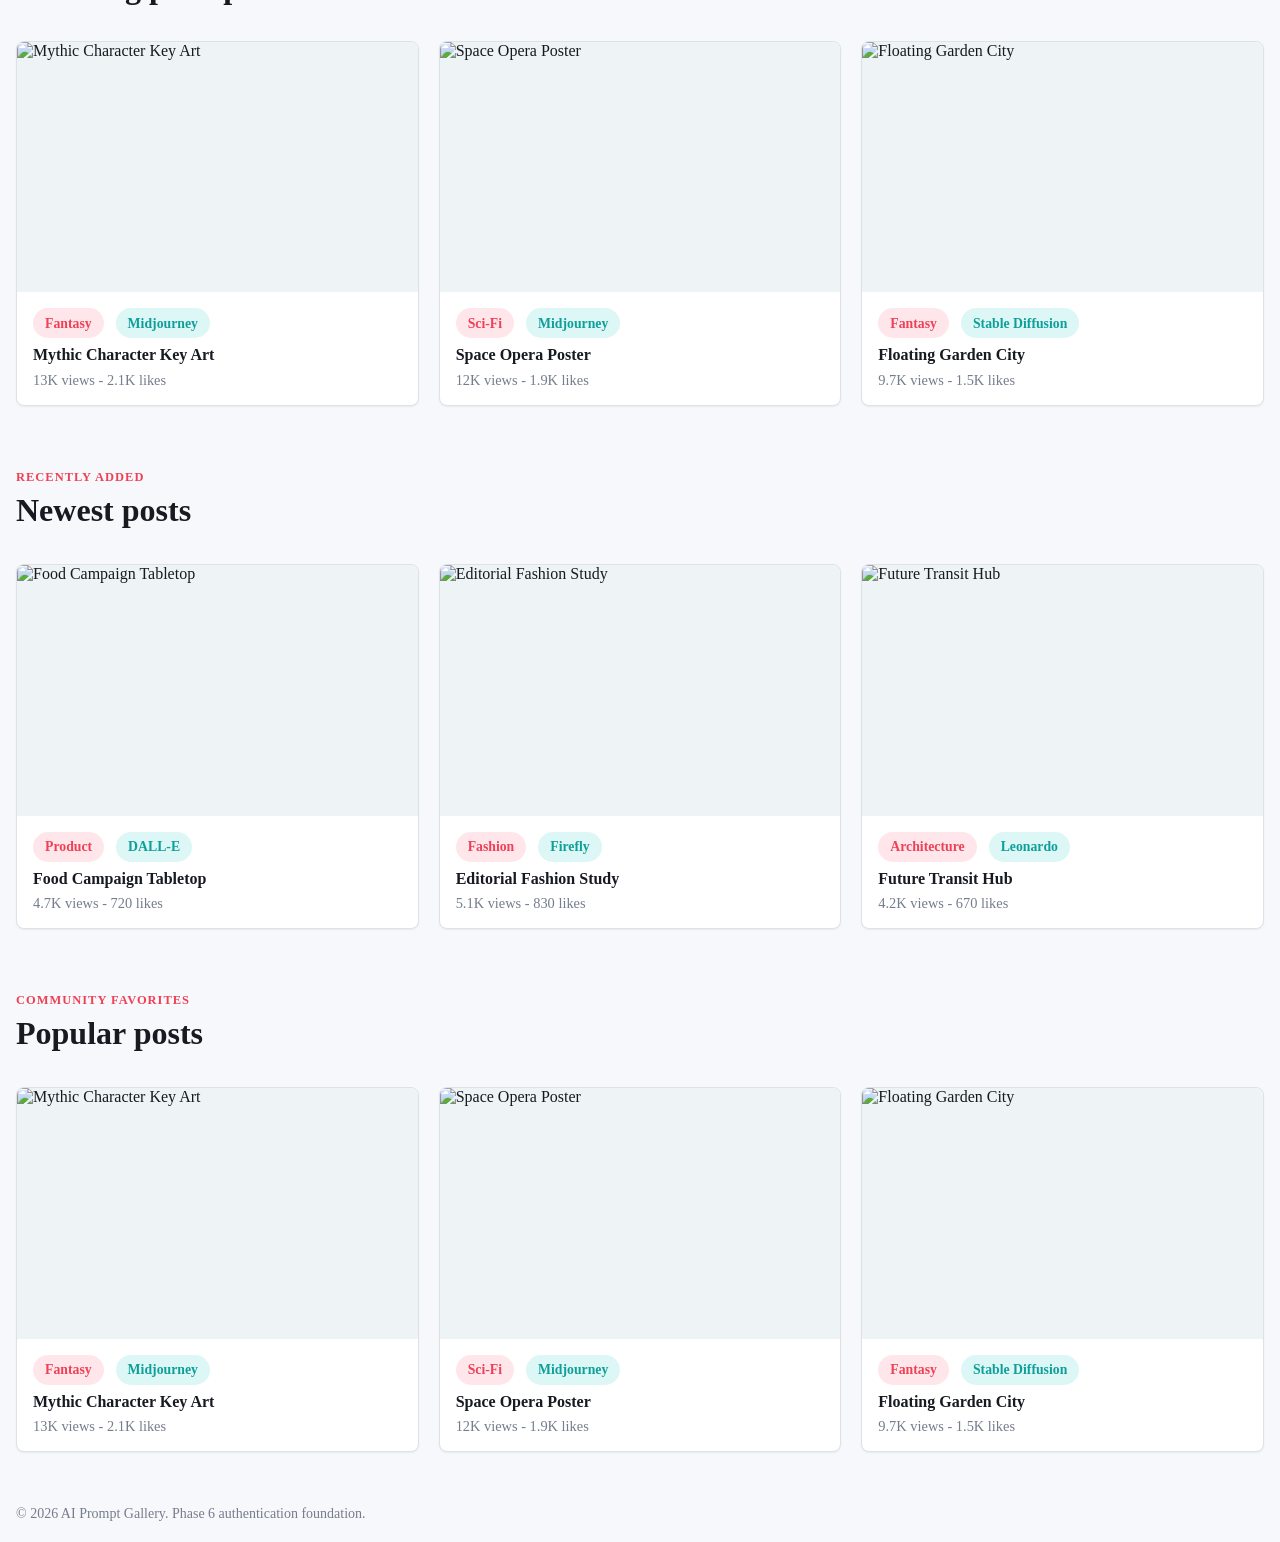
==== commit 0859db97: "Add Supabase authentication" ====
--- a/index.html
+++ b/index.html
@@ -49,7 +49,10 @@
               />
             </svg>
           </button>
-          <button class="button button--primary button--sm" type="button">Sign in</button>
+          <a class="button button--primary button--sm" href="./auth.html" data-auth-link>
+            <span data-auth-label>Sign in</span>
+          </a>
+          <button class="button button--ghost button--sm" type="button" data-logout hidden>Logout</button>
         </div>
       </div>
     </header>
@@ -231,18 +234,21 @@
         </svg>
         Trending
       </a>
-      <a href="#popular">
-        <svg class="icon" viewBox="0 0 24 24" aria-hidden="true">
-          <path d="M19 21 12 17 5 21V5a2 2 0 0 1 2-2h10a2 2 0 0 1 2 2v16Z" fill="none" stroke="currentColor" stroke-linejoin="round" stroke-width="2" />
-        </svg>
-        Saved
+      <a href="./auth.html" data-auth-link>
+        <svg class="icon" viewBox="0 0 24 24" aria-hidden="true">
+          <path d="M19 20a7 7 0 0 0-14 0M12 12a4 4 0 1 0 0-8 4 4 0 0 0 0 8Z" fill="none" stroke="currentColor" stroke-linecap="round" stroke-linejoin="round" stroke-width="2" />
+        </svg>
+        <span data-auth-label>Sign in</span>
       </a>
     </nav>
 
     <footer class="container--wide section--tight text-muted">
-      <small>&copy; <span data-current-year></span> AI Prompt Gallery. Phase 4 demo homepage.</small>
+      <small>&copy; <span data-current-year></span> AI Prompt Gallery. Phase 6 authentication foundation.</small>
     </footer>
 
+    <script src="https://cdn.jsdelivr.net/npm/@supabase/supabase-js@2"></script>
+    <script src="./assets/js/supabase-client.js"></script>
+    <script src="./assets/js/auth-state.js"></script>
     <script src="./assets/js/app.js"></script>
     <script src="./assets/js/demo-data.js"></script>
     <script src="./assets/js/home.js"></script>
--- a/assets/css/main.css
+++ b/assets/css/main.css
@@ -7,4 +7,5 @@
 @import url("./components.css");
 @import url("./home.css");
 @import url("./post.css");
+@import url("./auth.css");
 @import url("./utilities.css");
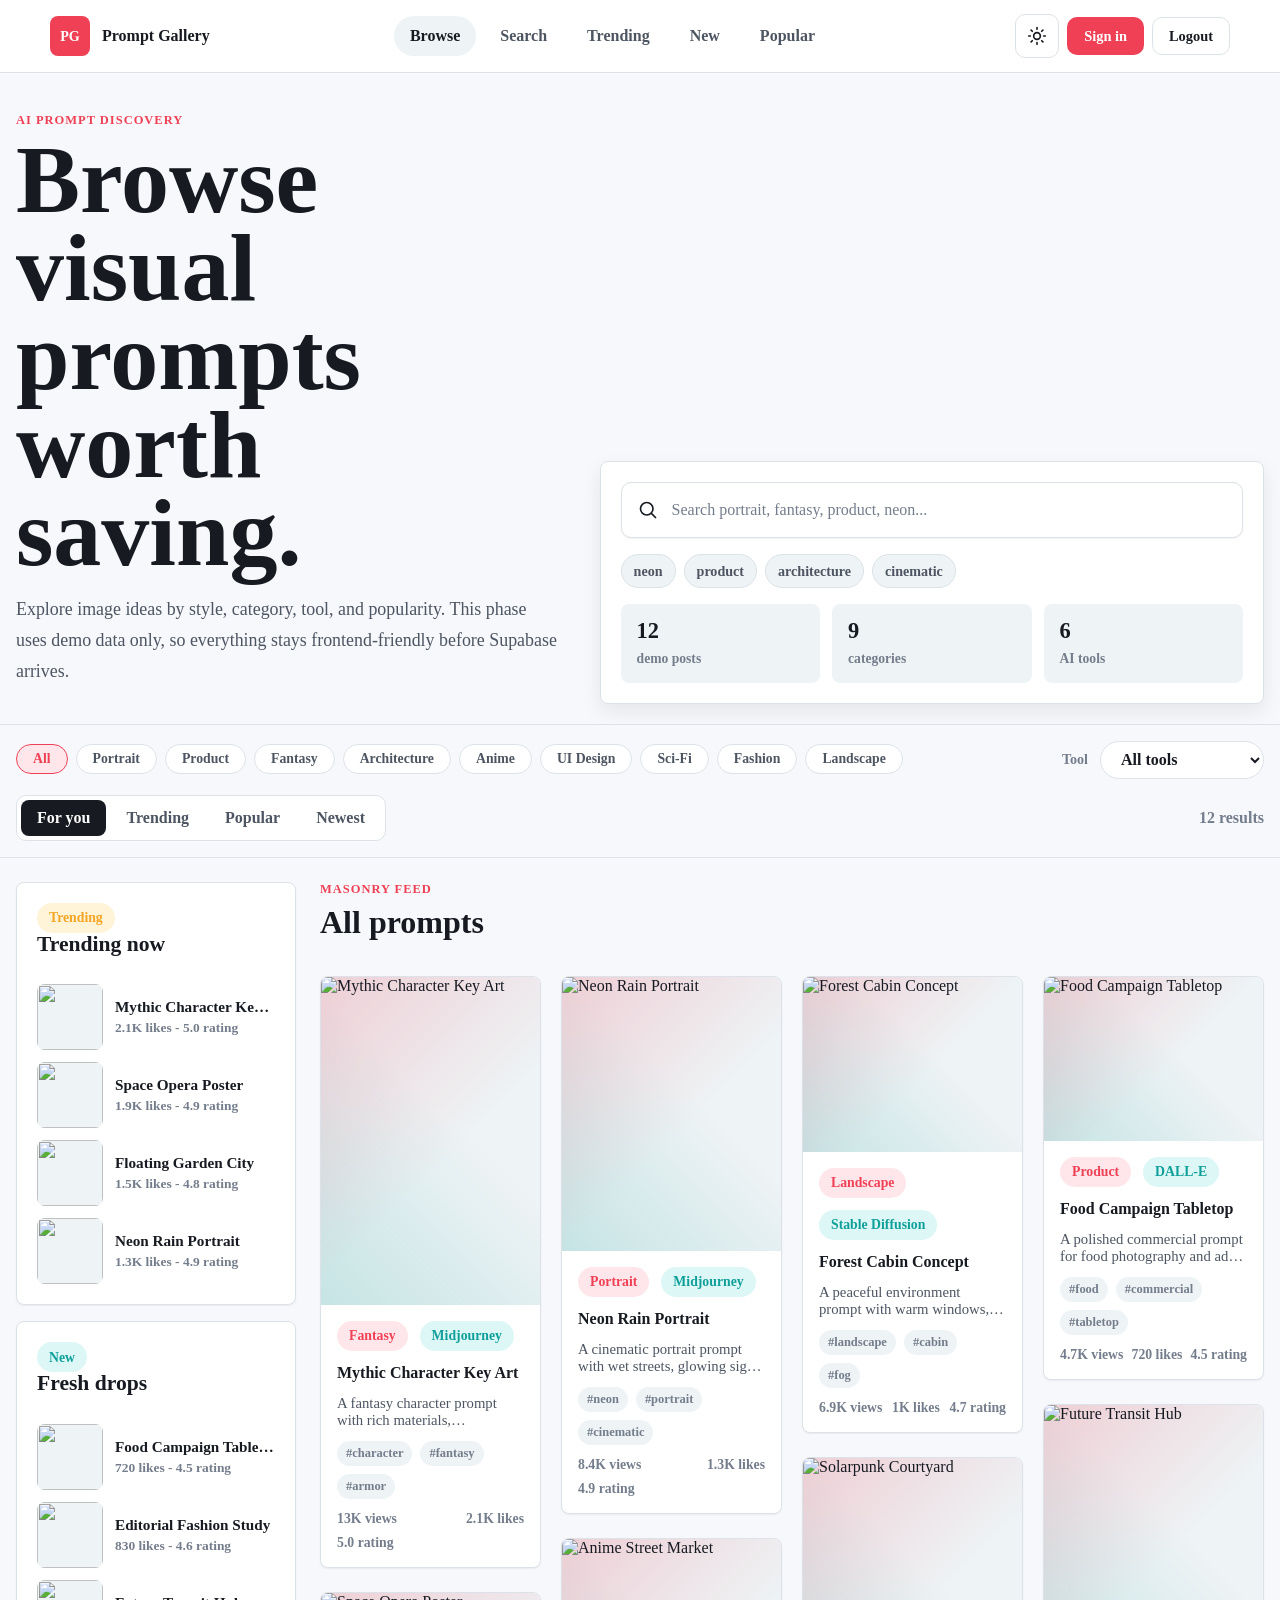
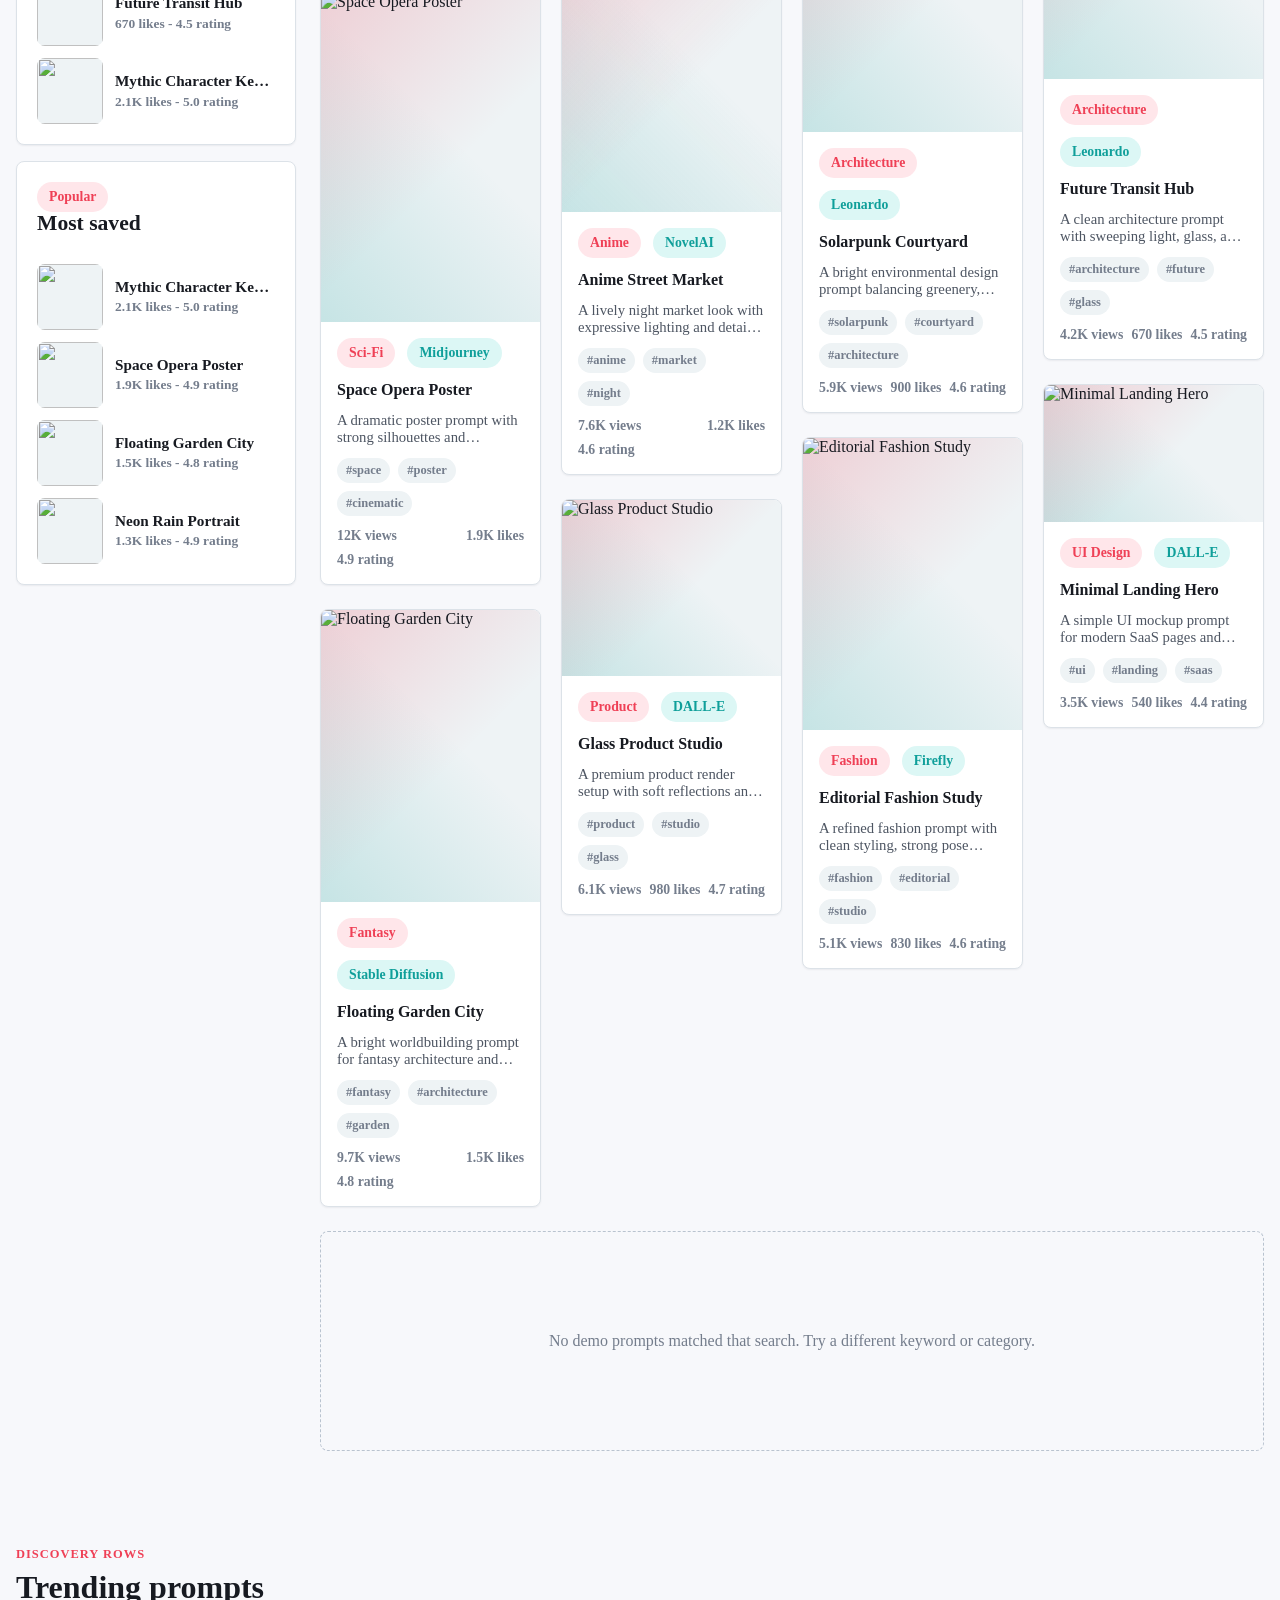
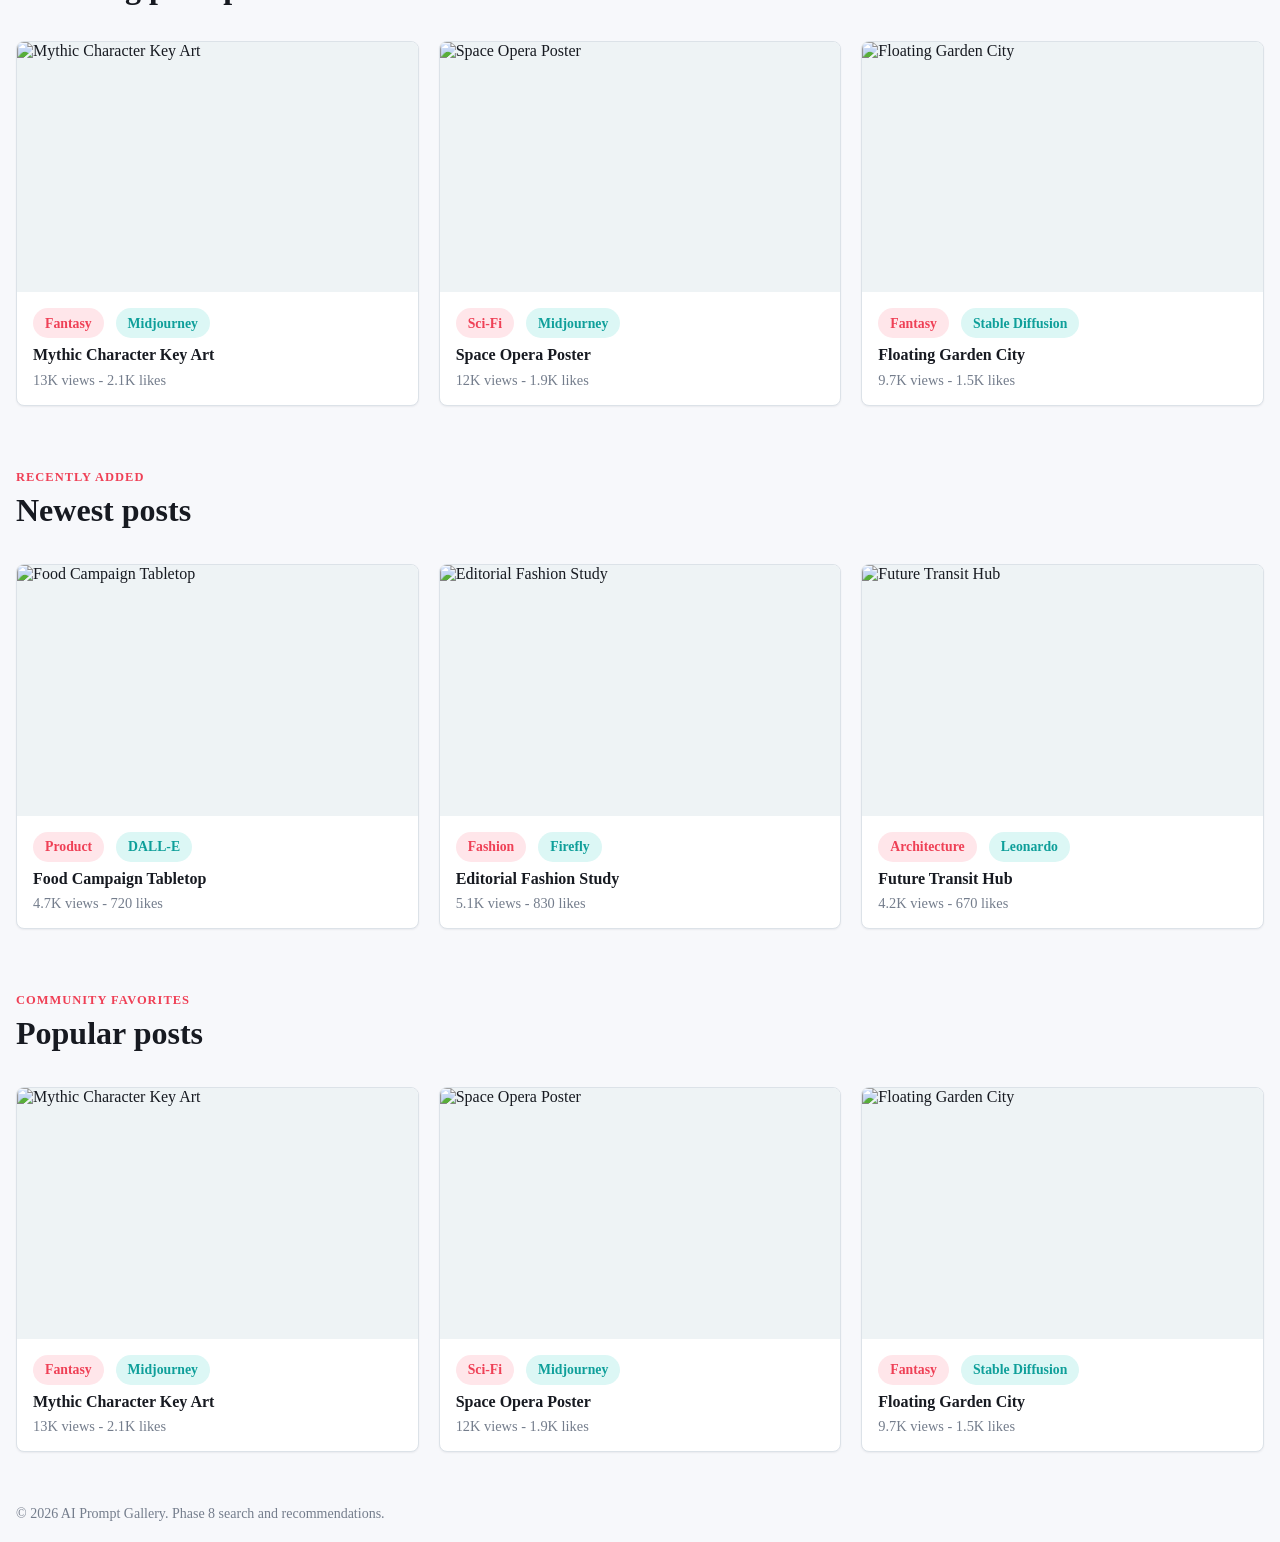
==== commit 97c862c0: "Add search and recommendations" ====
--- a/index.html
+++ b/index.html
@@ -21,6 +21,7 @@
 
         <nav class="site-nav" aria-label="Main navigation">
           <a class="site-nav__link is-active" href="#feed">Browse</a>
+          <a class="site-nav__link" href="./search.html">Search</a>
           <a class="site-nav__link" href="#trending">Trending</a>
           <a class="site-nav__link" href="#new">New</a>
           <a class="site-nav__link" href="#popular">Popular</a>
@@ -222,12 +223,12 @@
         </svg>
         Home
       </a>
-      <button type="button" data-focus-search>
+      <a href="./search.html">
         <svg class="icon" viewBox="0 0 24 24" aria-hidden="true">
           <path d="m21 21-4.35-4.35M10.5 18a7.5 7.5 0 1 1 0-15 7.5 7.5 0 0 1 0 15Z" fill="none" stroke="currentColor" stroke-linecap="round" stroke-width="2" />
         </svg>
         Search
-      </button>
+      </a>
       <a href="#trending">
         <svg class="icon" viewBox="0 0 24 24" aria-hidden="true">
           <path d="m13 2-2 8h7l-9 12 2-8H4l9-12Z" fill="none" stroke="currentColor" stroke-linejoin="round" stroke-width="2" />
@@ -243,7 +244,7 @@
     </nav>
 
     <footer class="container--wide section--tight text-muted">
-      <small>&copy; <span data-current-year></span> AI Prompt Gallery. Phase 6 authentication foundation.</small>
+      <small>&copy; <span data-current-year></span> AI Prompt Gallery. Phase 8 search and recommendations.</small>
     </footer>
 
     <script src="https://cdn.jsdelivr.net/npm/@supabase/supabase-js@2"></script>
--- a/assets/css/main.css
+++ b/assets/css/main.css
@@ -7,5 +7,6 @@
 @import url("./components.css");
 @import url("./home.css");
 @import url("./post.css");
+@import url("./search.css");
 @import url("./auth.css");
 @import url("./utilities.css");
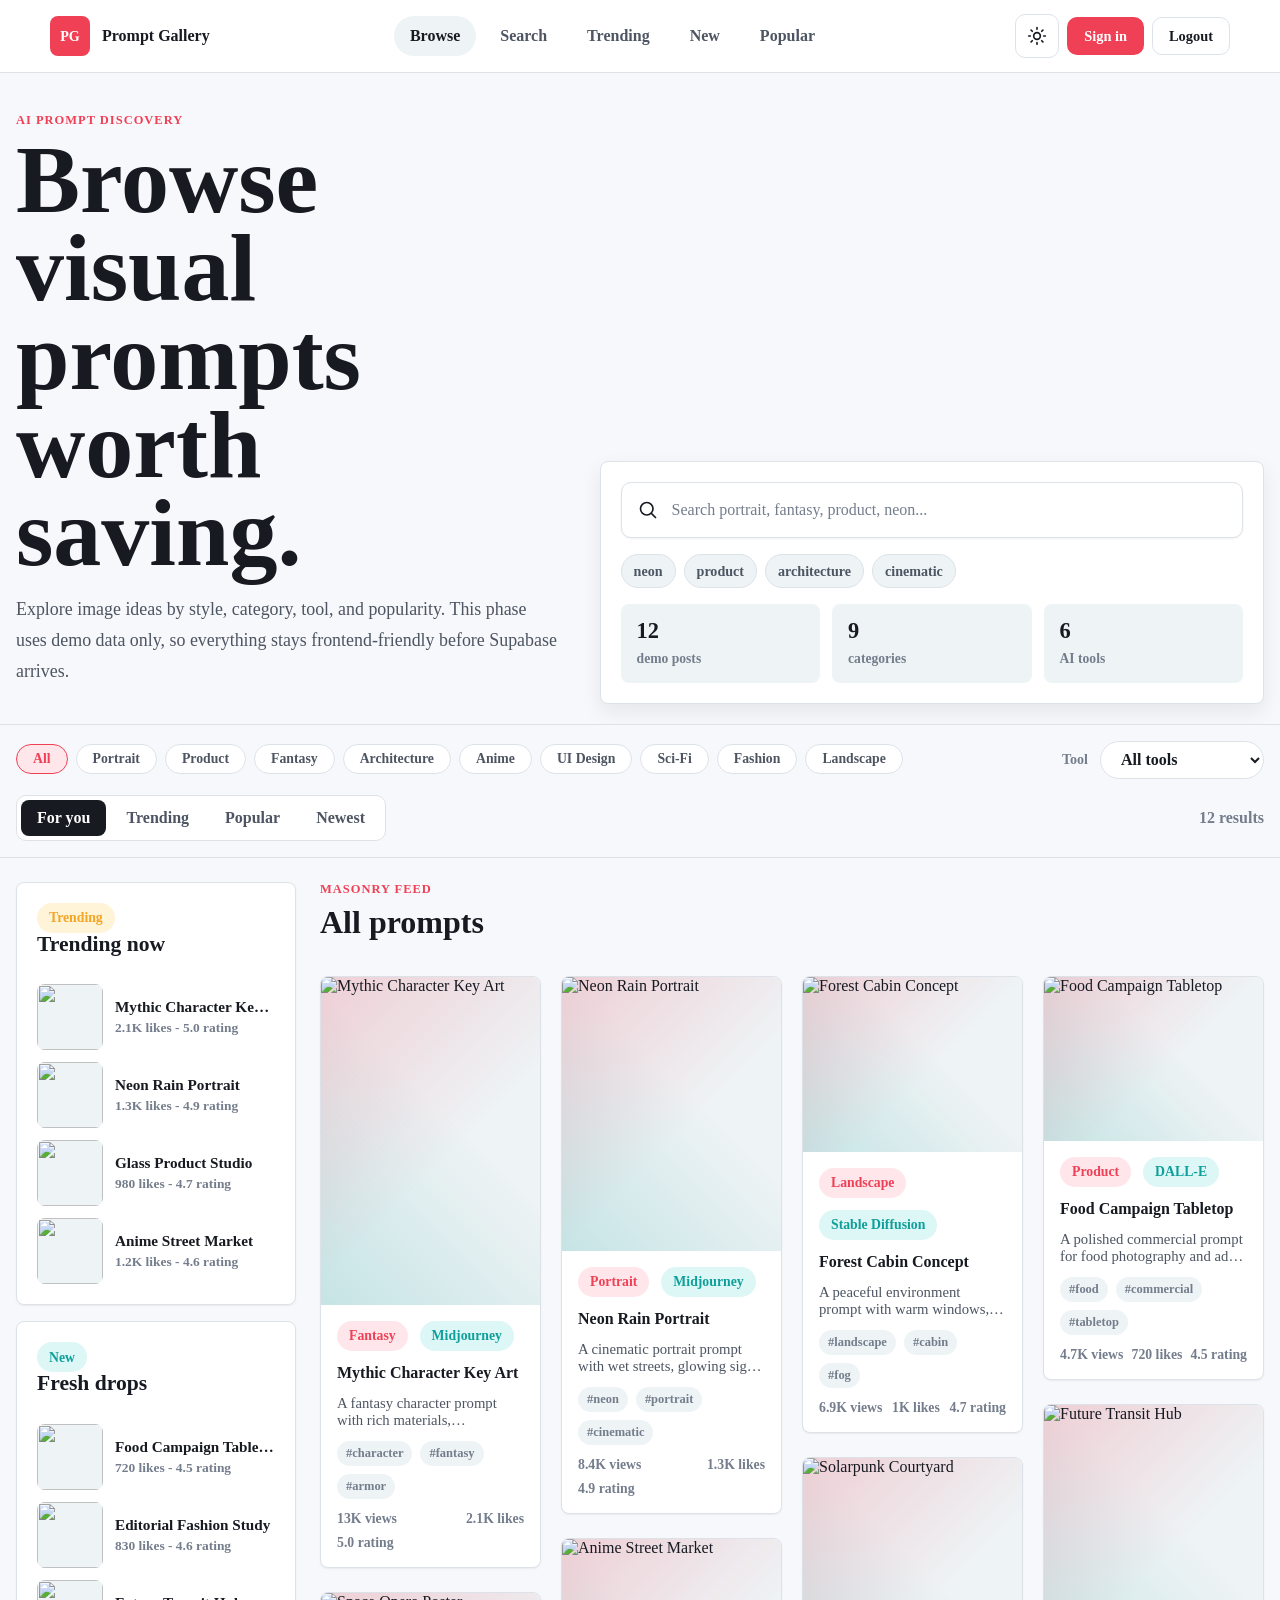
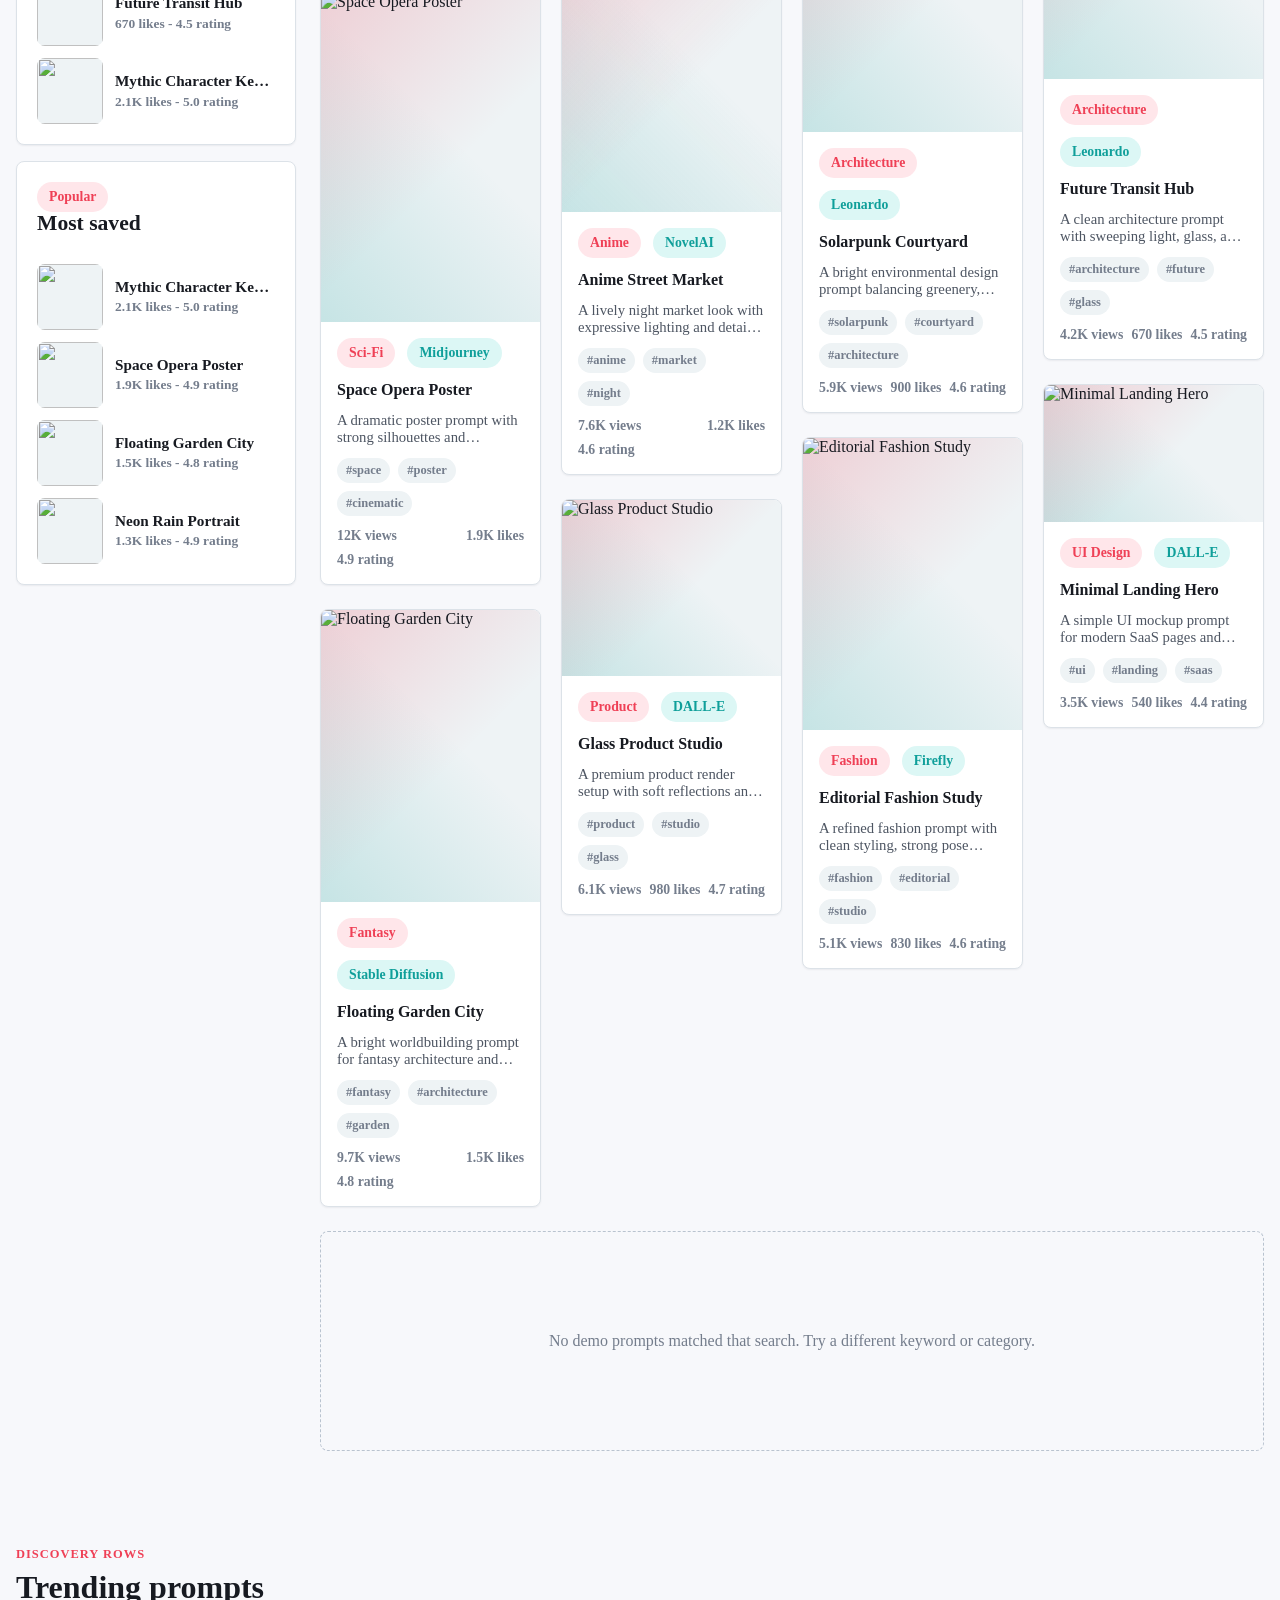
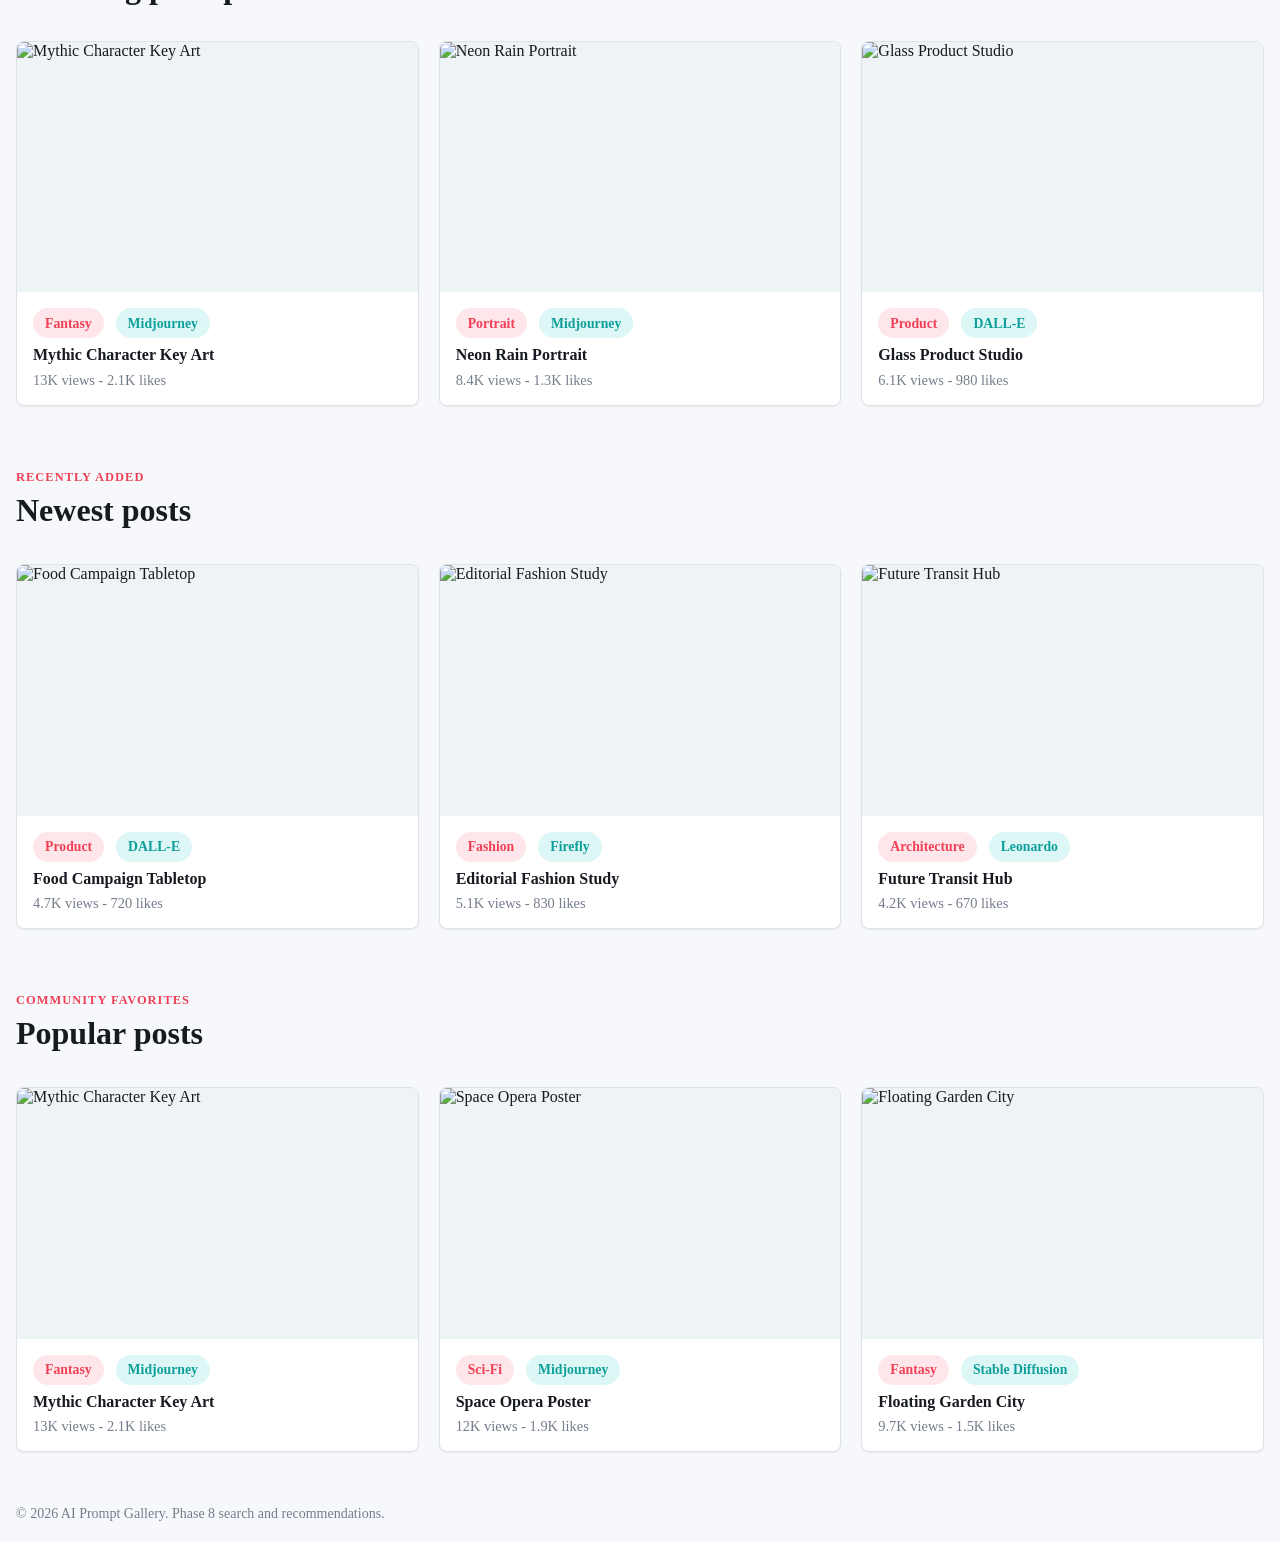
==== commit 72de6329: "Add admin prompt upload CMS" ====
--- a/index.html
+++ b/index.html
@@ -250,6 +250,7 @@
     <script src="https://cdn.jsdelivr.net/npm/@supabase/supabase-js@2"></script>
     <script src="./assets/js/supabase-client.js"></script>
     <script src="./assets/js/auth-state.js"></script>
+    <script src="./assets/js/prompt-posts-api.js"></script>
     <script src="./assets/js/app.js"></script>
     <script src="./assets/js/demo-data.js"></script>
     <script src="./assets/js/home.js"></script>
--- a/assets/css/main.css
+++ b/assets/css/main.css
@@ -9,4 +9,6 @@
 @import url("./post.css");
 @import url("./search.css");
 @import url("./auth.css");
+@import url("./profiles.css");
+@import url("./admin.css");
 @import url("./utilities.css");
